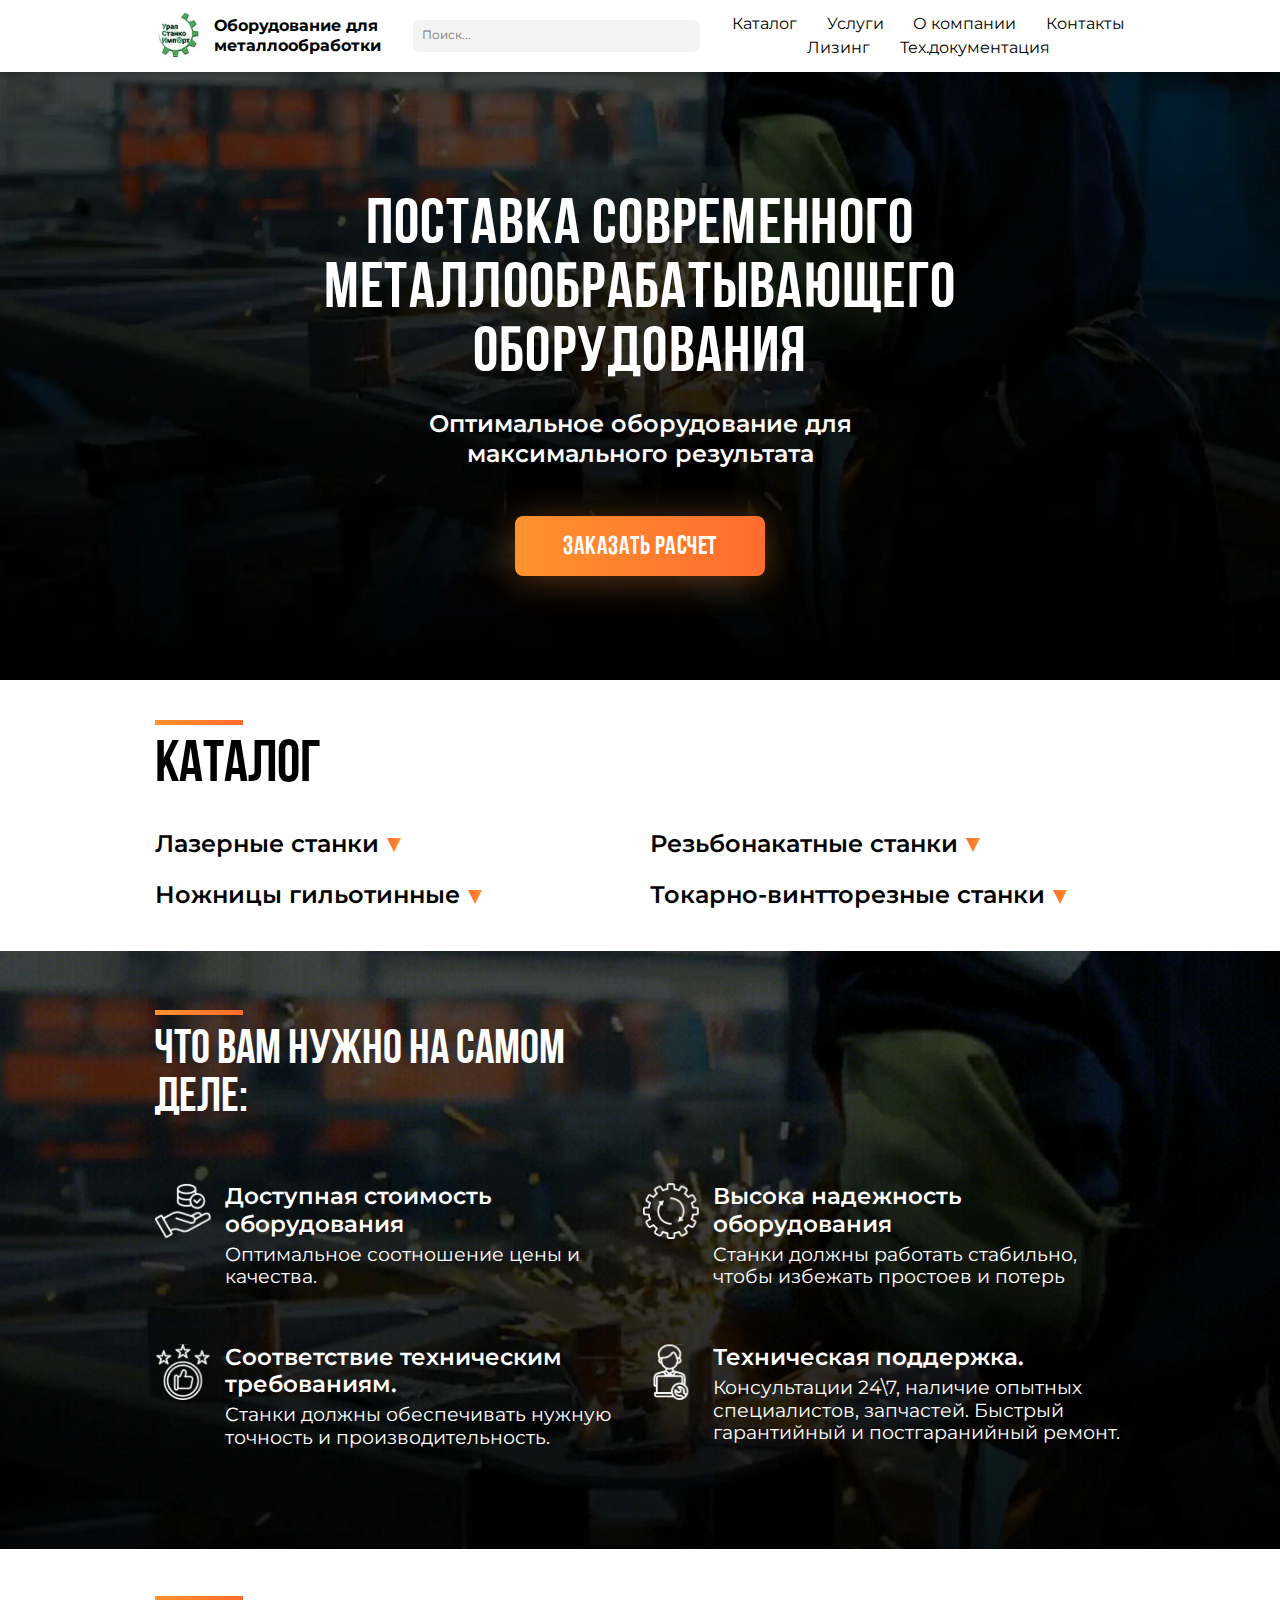
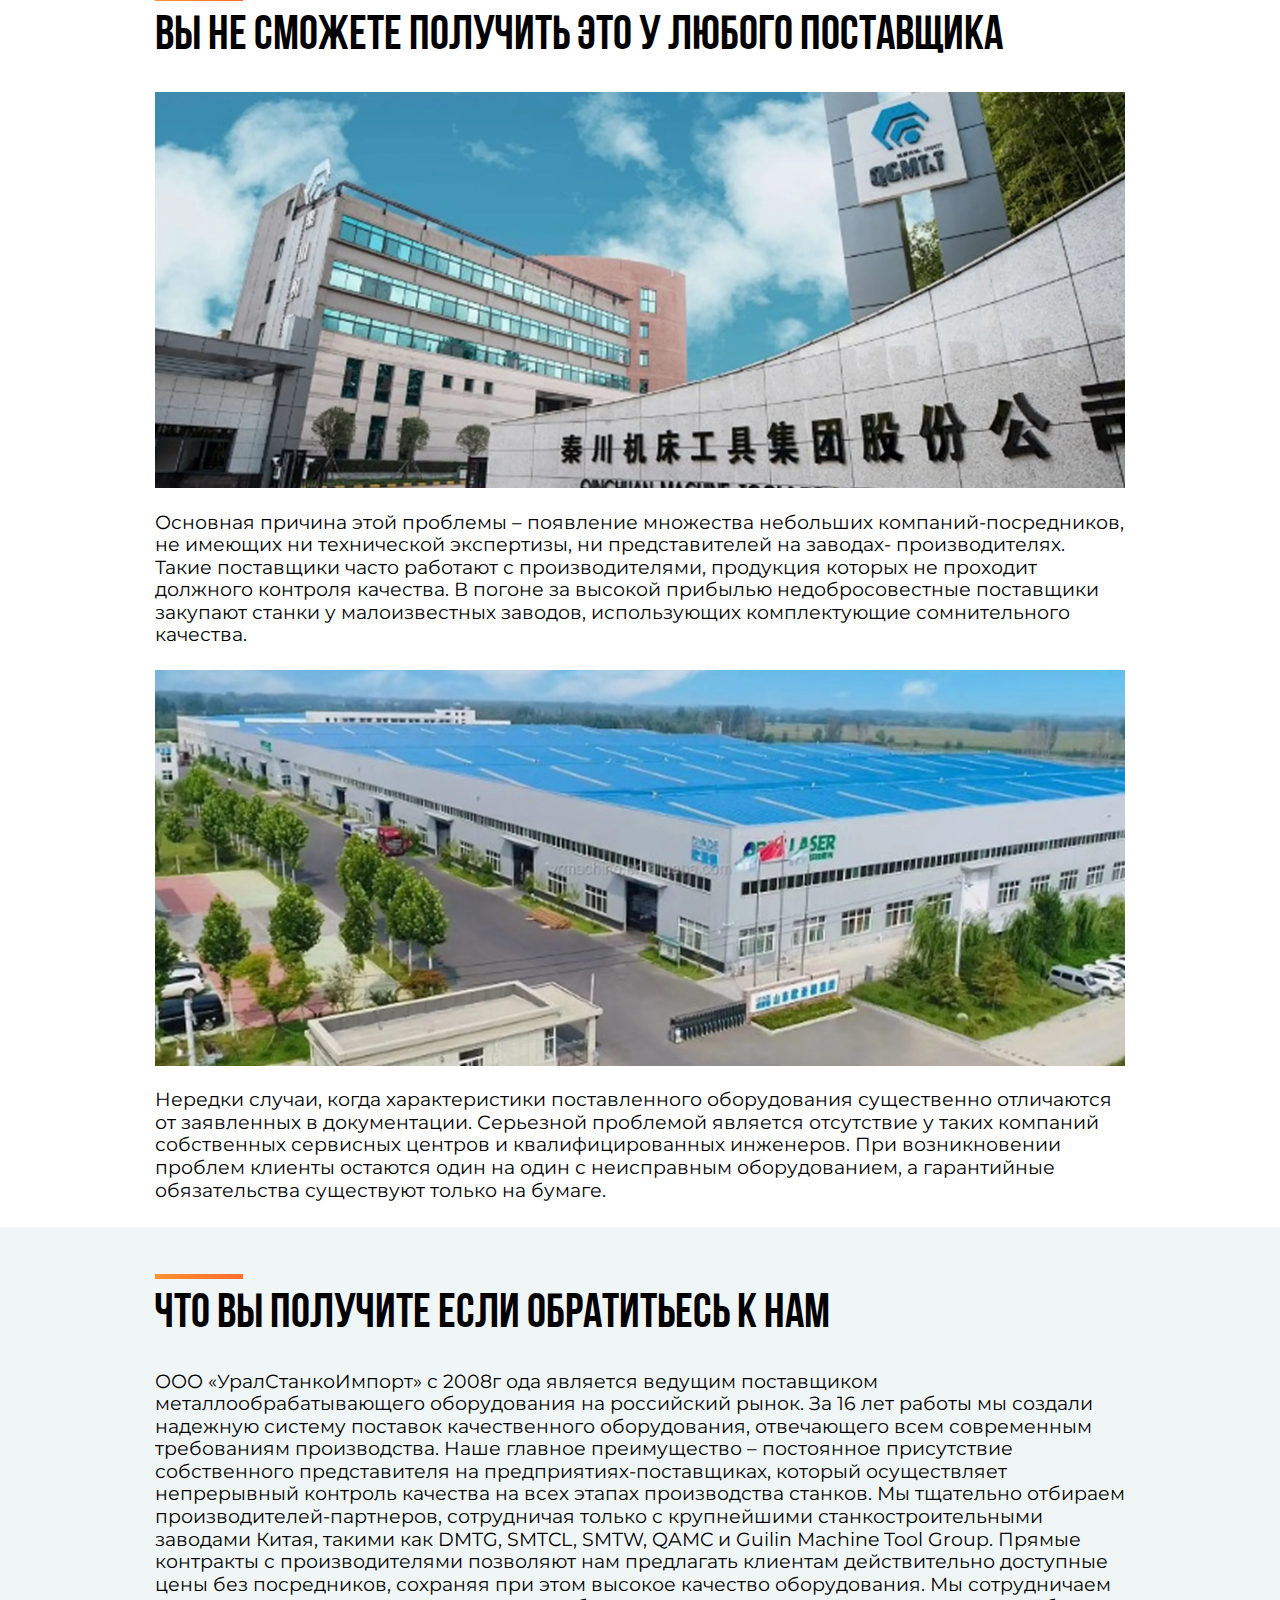
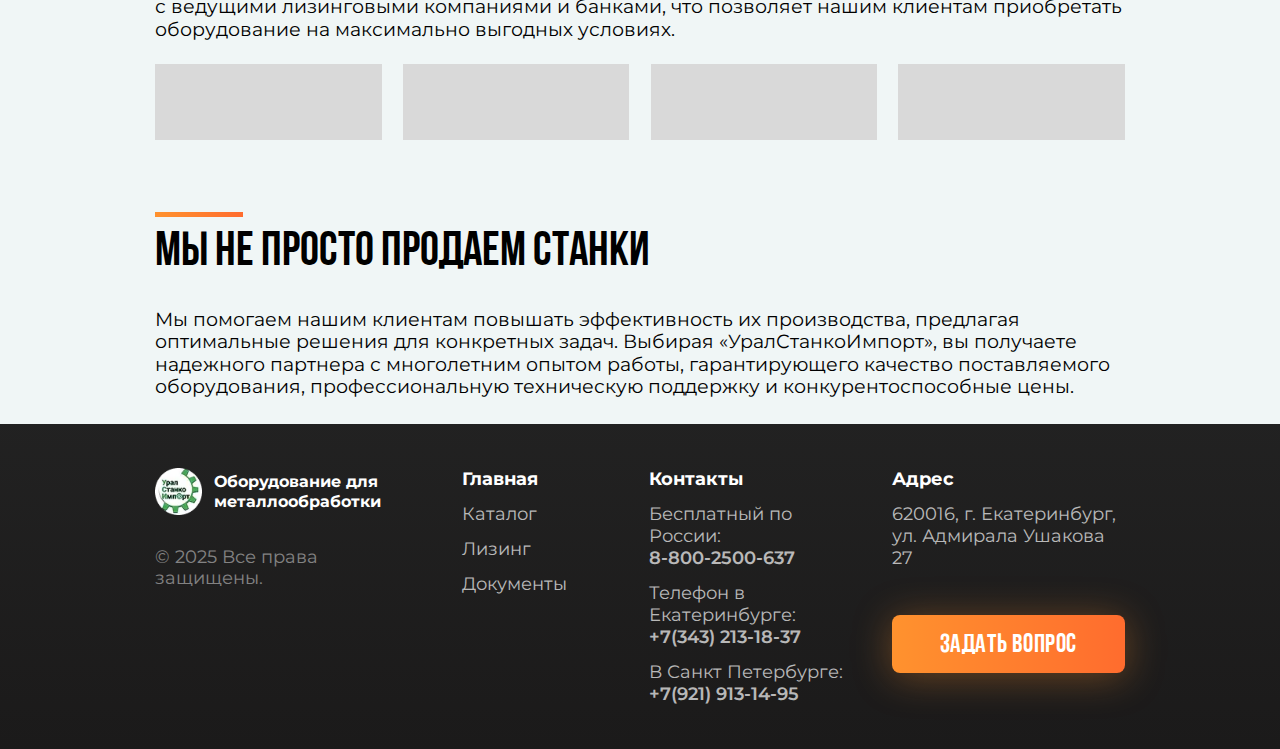
==== index.html @ 1c54c927 "Add files via upload" ====
<!DOCTYPE html>
<html lang="ru">

<head>
	<title>Главная</title>
	<meta charset="UTF-8" />
	<meta name="format-detection" content="telephone=no" />
	<link rel="stylesheet" href="css/style.css?_v=20250308043005" />
	<!-- <meta name="robots" content="noindex, nofollow"> -->
	<meta name="viewport" content="width=device-width, initial-scale=1.0" />
</head>


<body class="body">
	<div class="wrapper">
		<header class="header">
			<div class="header__container">
				<div class="header__left">
					<a href="index.html" class="header__logo logo">
						<picture><source srcset="img/logo.webp" type="image/webp"><img src="img/logo.png" alt="" /></picture>
						<span>Оборудование для<br />
							металлообработки</span>
					</a>
				</div>
				<div class="header__search search">
					<input type="search" id="search" placeholder="Поиск..." name="#" />
				</div>
				<div class="header__menu menu">
					<button type="button" class="menu__icon icon-menu"></button>
					<nav class="menu__body">
						<ul class="menu__list">
							<li class="menu__item">
								<a href="#" class="menu__link">Каталог</a>
							</li>
							<li class="menu__item">
								<a href="#" class="menu__link">Услуги</a>
							</li>
							<li class="menu__item">
								<a href="#" class="menu__link">О компании</a>
							</li>
							<li class="menu__item">
								<a href="#" class="menu__link">Контакты</a>
							</li>
							<li class="menu__item">
								<a href="#" class="menu__link">Лизинг</a>
							</li>
							<li class="menu__item">
								<a href="doc.html" class="menu__link">Тех.документация</a>
							</li>
						</ul>
					</nav>
				</div>
			</div>
		</header>

		<main class="main">
			<section class="section-main">
				<picture><source srcset="img/bg.webp" type="image/webp"><img class="section-main__bg" src="img/bg.jpg" alt="" /></picture>
				<div class="section-main__container">
					<div class="section-main__content">
						<h1 class="section-main__title">
							Поставка современного металлообрабатывающего оборудования
						</h1>
						<div class="section-main__subtitle">
							Оптимальное оборудование для максимального результата
						</div>
						<div class="section-main__button">
							<a href="#" data-popup="#popup-service" class="section-main__btn btn"> Заказать расчет </a>
						</div>
					</div>
				</div>
			</section>
			<section class="section-catalog">
				<div class="section-catalog__container">
					<h2 class="section-catalog__title title">Каталог</h2>
					<div class="section-catalog__lists">
						<div class="section-catalog__list list">
							<div data-spollers class="spollers">
								<details class="spollers__item">
									<summary class="spollers__title list__title">
										<span>Лазерные станки</span>
									</summary>
									<div class="spollers__body">
										<ul class="list__ul">
											<li>
												<a href="#"> ------- </a>
											</li>
											<li>
												<a href="#"> ------- </a>
											</li>
											<li>
												<a href="#"> ------- </a>
											</li>
										</ul>
									</div>
								</details>
							</div>
						</div>
						<div class="section-catalog__list list">
							<div data-spollers class="spollers">
								<details class="spollers__item">
									<summary class="spollers__title list__title">
										<span>Резьбонакатные станки</span>
									</summary>
									<div class="spollers__body">
										<ul class="list__ul">
											<li>
												<a href="#"> Информация </a>
											</li>
											<li>
												<a href="#"> Информация </a>
											</li>
											<li>
												<a href="#"> Информация </a>
											</li>
										</ul>
									</div>
								</details>
							</div>
						</div>
						<div class="section-catalog__list list">
							<div data-spollers class="spollers">
								<details class="spollers__item">
									<summary class="spollers__title list__title">
										<span>Ножницы гильотинные</span>
									</summary>
									<div class="spollers__body">
										<ul class="list__ul">
											<li>
												<a href="#"> Ножницы </a>
											</li>
											<li>
												<a href="#"> Ножницы </a>
											</li>
											<li>
												<a href="#"> ------- </a>
											</li>
										</ul>
									</div>
								</details>
							</div>
						</div>
						<div class="section-catalog__list list">
							<div data-spollers class="spollers">
								<details class="spollers__item">
									<summary class="spollers__title list__title">
										<span>Токарно-винтторезные станки</span>
									</summary>
									<div class="spollers__body">
										<ul class="list__ul">
											<li>
												<a href="#"> Ножницы </a>
											</li>
											<li>
												<a href="#"> Ножницы </a>
											</li>
											<li>
												<a href="#"> ------- </a>
											</li>
										</ul>
									</div>
								</details>
							</div>
						</div>
					</div>
				</div>
			</section>
			<section class="section-what">
				<picture><source srcset="img/bg2.webp" type="image/webp"><img src="img/bg2.jpg" alt="" class="section-what__bg" /></picture>
				<div class="section-what__container">
					<div class="section-what__content">
						<h2 class="section-what__title title title-white">
							Что вам нужно на самом деле:
						</h2>
						<ul class="section-what__ul list-white">
							<li>
								<svg width="76" height="76" viewBox="0 0 76 76" fill="none" xmlns="http://www.w3.org/2000/svg" xmlns:xlink="http://www.w3.org/1999/xlink">
									<rect width="75.4184" height="75.4184" fill="url(#pattern0_238_19)" />
									<defs>
										<pattern id="pattern0_238_19" patternContentUnits="objectBoundingBox" width="1" height="1">
											<use xlink:href="#image0_238_19" transform="scale(0.00390625)" />
										</pattern>
										<image id="image0_238_19" width="256" height="256" preserveAspectRatio="none" xlink:href="[data-uri]" />
									</defs>
								</svg>
								<div class="list-white__text">
									<div class="list-white__title">
										Доступная стоимость оборудования
									</div>
									<div class="list-white__subtitle">
										Оптимальное соотношение цены и качества.
									</div>
								</div>
							</li>
							<li>
								<svg width="76" height="76" viewBox="0 0 76 76" fill="none" xmlns="http://www.w3.org/2000/svg" xmlns:xlink="http://www.w3.org/1999/xlink">
									<rect y="0.290771" width="75.4184" height="75.4184" fill="url(#pattern0_238_35)" />
									<defs>
										<pattern id="pattern0_238_35" patternContentUnits="objectBoundingBox" width="1" height="1">
											<use xlink:href="#image0_238_35" transform="scale(0.00390625)" />
										</pattern>
										<image id="image0_238_35" width="256" height="256" preserveAspectRatio="none" xlink:href="[data-uri]" />
									</defs>
								</svg>

								<div class="list-white__text">
									<div class="list-white__title">
										Высока надежность оборудования
									</div>
									<div class="list-white__subtitle">
										Станки должны работать стабильно, чтобы избежать простоев
										и потерь
									</div>
								</div>
							</li>
							<li>
								<svg width="76" height="76" viewBox="0 0 76 76" fill="none" xmlns="http://www.w3.org/2000/svg" xmlns:xlink="http://www.w3.org/1999/xlink">
									<rect y="0.290771" width="75.4184" height="75.4184" fill="url(#pattern0_238_44)" />
									<defs>
										<pattern id="pattern0_238_44" patternContentUnits="objectBoundingBox" width="1" height="1">
											<use xlink:href="#image0_238_44" transform="scale(0.00390625)" />
										</pattern>
										<image id="image0_238_44" width="256" height="256" preserveAspectRatio="none" xlink:href="[data-uri]" />
									</defs>
								</svg>

								<div class="list-white__text">
									<div class="list-white__title">
										Соответствие техническим требованиям.
									</div>
									<div class="list-white__subtitle">
										Станки должны обеспечивать нужную точность и
										производительность.
									</div>
								</div>
							</li>
							<li>
								<svg width="76" height="76" viewBox="0 0 76 76" fill="none" xmlns="http://www.w3.org/2000/svg" xmlns:xlink="http://www.w3.org/1999/xlink">
									<rect y="0.290771" width="75.4184" height="75.4184" fill="url(#pattern0_238_47)" />
									<defs>
										<pattern id="pattern0_238_47" patternContentUnits="objectBoundingBox" width="1" height="1">
											<use xlink:href="#image0_238_47" transform="scale(0.00390625)" />
										</pattern>
										<image id="image0_238_47" width="256" height="256" preserveAspectRatio="none" xlink:href="[data-uri]" />
									</defs>
								</svg>

								<div class="list-white__text">
									<div class="list-white__title">Техническая поддержка.</div>
									<div class="list-white__subtitle">
										Консультации 24\7, наличие опытных специалистов,
										запчастей. Быстрый гарантийный и постгаранийный ремонт.
									</div>
								</div>
							</li>
						</ul>
					</div>
				</div>
			</section>
			<section class="section-text">
				<div class="section-text__container">
					<div class="section-text__content">
						<h2 class="section-text__title title">
							Вы не сможете получить это у любого поставщика
						</h2>
						<div class="section-text__text">
							<div class="section-text__img">
								<picture><source srcset="img/text1.webp" type="image/webp"><img src="img/text1.jpg" alt="" /></picture>
							</div>
							<p class="section-text__p">
								Основная причина этой проблемы – появление множества небольших
								компаний-посредников, не имеющих ни технической экспертизы, ни
								представителей на заводах- производителях. Такие поставщики
								часто работают с производителями, продукция которых не
								проходит должного контроля качества. В погоне за высокой
								прибылью недобросовестные поставщики закупают станки у
								малоизвестных заводов, использующих комплектующие
								сомнительного качества.
							</p>
							<div class="section-text__img">
								<picture><source srcset="img/text2.webp" type="image/webp"><img src="img/text2.jpg" alt="" /></picture>
							</div>
							<p class="section-text__p">
								Нередки случаи, когда характеристики поставленного
								оборудования существенно отличаются от заявленных в
								документации. Серьезной проблемой является отсутствие у таких
								компаний собственных сервисных центров и квалифицированных
								инженеров. При возникновении проблем клиенты остаются один на
								один с неисправным оборудованием, а гарантийные обязательства
								существуют только на бумаге.
							</p>
						</div>
					</div>
				</div>
			</section>
			<section class="section-text section-text-gray">
				<div class="section-text__container">
					<div class="section-text__content">
						<h2 class="section-text__title title">
							Что вы получите если обратитьесь к нам
						</h2>
						<div class="section-text__text">
							<p class="section-text__p">
								ООО «УралСтанкоИмпорт» с 2008г ода является ведущим
								поставщиком металлообрабатывающего оборудования на российский
								рынок. За 16 лет работы мы создали надежную систему поставок
								качественного оборудования, отвечающего всем современным
								требованиям производства. Наше главное преимущество –
								постоянное присутствие собственного представителя на
								предприятиях-поставщиках, который осуществляет непрерывный
								контроль качества на всех этапах производства станков. Мы
								тщательно отбираем производителей-партнеров, сотрудничая
								только с крупнейшими станкостроительными заводами Китая,
								такими как DMTG, SMTCL, SMTW, QAMC и Guilin Machine Tool
								Group. Прямые контракты с производителями позволяют нам
								предлагать клиентам действительно доступные цены без
								посредников, сохраняя при этом высокое качество оборудования.
								Мы сотрудничаем с ведущими лизинговыми компаниями и банками,
								что позволяет нашим клиентам приобретать оборудование на
								максимально выгодных условиях.
							</p>
							<div class="section-text__items">
								<div class="section-text__item">
									<picture><source srcset="img/ex.webp" type="image/webp"><img src="img/ex.png" alt="" /></picture>
								</div>
								<div class="section-text__item">
									<picture><source srcset="img/ex.webp" type="image/webp"><img src="img/ex.png" alt="" /></picture>
								</div>
								<div class="section-text__item">
									<picture><source srcset="img/ex.webp" type="image/webp"><img src="img/ex.png" alt="" /></picture>
								</div>
								<div class="section-text__item">
									<picture><source srcset="img/ex.webp" type="image/webp"><img src="img/ex.png" alt="" /></picture>
								</div>
							</div>
						</div>
					</div>
				</div>
			</section>
			<section class="section-text section-text-gray">
				<div class="section-text__container">
					<div class="section-text__content">
						<h2 class="section-text__title title">
							Мы не просто продаем станки
						</h2>
						<div class="section-text__text">
							<p class="section-text__p">
								Мы помогаем нашим клиентам повышать эффективность их производства, предлагая оптимальные решения для конкретных задач. Выбирая «УралСтанкоИмпорт», вы получаете надежного партнера с многолетним опытом работы, гарантирующего качество поставляемого оборудования, профессиональную техническую поддержку и конкурентоспособные цены.
							</p>
						</div>
					</div>
			</section>
		</main>
		<footer class="footer">
			<div class="footer__container">
				<div class="footer__content">
					<ul class="footer__list">
						<li>
							<a href="index.html" class="footer__logo logo">
								<picture><source srcset="img/logo.webp" type="image/webp"><img src="img/logo.png" alt="" /></picture>
								<span>Оборудование для<br />
									металлообработки</span>
							</a>
						</li>
						<li><span class="footer__copy">© 2025 Все права защищены.</span></li>
					</ul>

					<ul class="footer__list">
						<li>
							<a href="#">Главная</a>
						</li>
						<li>
							<a href="#">Каталог</a>
						</li>
						<li>
							<a href="#">Лизинг</a>
						</li>
						<li>
							<a href="#">Документы</a>
						</li>
					</ul>
					<ul class="footer__list">
						<li>Контакты</li>
						<li>
							<span>Бесплатный по России:</span>
							<a class="footer__number" href="tel:88002500637">8-800-2500-637</a>
						</li>
						<li>
							<span>Телефон в Екатеринбурге:</span>
							<a class="footer__number" href="tel:+73432131837">+7(343) 213-18-37</a>
						</li>
						<li>
							<span>В Санкт Петербурге:</span>
							<a class="footer__number" href="tel:+79219131495">+7(921) 913-14-95</a>
						</li>
					</ul>
					<ul class="footer__list">
						<li>Адрес</li>
						<li>620016, г. Екатеринбург, ул. Адмирала Ушакова 27</li>
						<li>
							<div class="footer__button">
								<a href="#" class="footer__btn btn" data-popup="#popup-question">
									Задать вопрос
								</a>
							</div>
						</li>
					</ul>
				</div>
			</div>
		</footer>

	</div>
	<div id="popup-question" aria-hidden="true" class="popup">
		<div class="popup__wrapper">
			<div class="popup__content">
				<button data-close type="button" class="popup__close">
					<svg>
						<use href="img/icons/icons.svg#close"></use>
					</svg>
				</button>
				<div class="popup__form">
					<h2 class="popup__title title">Задать вопрос</h2>
					<form action="#" method="post">
						<div class="popup__inputs">
							<div class="popup__input popup__input-required">
								<label for="name"><span>Ваше имя</span></label>
								<input type="text" id="name" />
							</div>
							<div class="popup__input popup__input-required">
								<label for="tel"><span>Телефон</span></label>
								<input type="text" id="tel" />
							</div>
							<div class="popup__input popup__input-required">
								<label for="service"><span>Интересующая услуга</span></label>
								<select name="service" id="service">
									<option value="" disabled hidden selected></option>
									<option value="1">1</option>
									<option value="2">2</option>
									<option value="3">3</option>
								</select>
							</div>
							<div class="popup__input">
								<label for="info"><span>Дополнительная информация</span></label>
								<textarea name="info" id="info"></textarea>
							</div>
						</div>
						<div class="popup__subtext">
							При отправке формы вы даете согласие на обработку
							<a href="#">персональных данных.</a>
						</div>
						<button class="popup__button btn btn-form">Отправить!</button>
					</form>
				</div>
			</div>
		</div>
	</div>

	<div id="popup-service" aria-hidden="true" class="popup">
		<div class="popup__wrapper">
			<div class="popup__content">
				<button data-close type="button" class="popup__close">
					<svg>
						<use href="img/icons/icons.svg#close"></use>
					</svg>
				</button>
				<div class="popup__form">
					<h2 class="popup__title title">Заказать РАСЧЕТ</h2>
					<form action="#" method="post">
						<div class="popup__inputs">
							<div class="popup__input popup__input-required">
								<label for="name"><span>Ваше имя</span></label>
								<input type="text" id="name" />
							</div>
							<div class="popup__input popup__input-required">
								<label for="tel"><span>Телефон</span></label>
								<input type="text" id="tel" />
							</div>
							<div class="popup__input popup__input-required">
								<label for="service"><span>Желаемая услуга</span></label>
								<select name="service" id="service">
									<option value="" disabled hidden selected></option>
									<option value="1">1</option>
									<option value="2">2</option>
									<option value="3">3</option>
								</select>
							</div>
							<div class="popup__input">
								<label for="info"><span>Дополнительная информация</span></label>
								<textarea name="info" id="info"></textarea>
							</div>
						</div>
						<div class="popup__subtext">
							При отправке формы вы даете согласие на обработку
							<a href="#">персональных данных.</a>
						</div>
						<button class="popup__button btn btn-form">Отправить!</button>
					</form>
				</div>
			</div>
		</div>
	</div>

	<div id="service" aria-hidden="true" class="popup">
		<div class="popup__wrapper">
			<div class="popup__content">
				<button data-close type="button" class="popup__close">
					<svg>
						<use href="img/icons/icons.svg#close"></use>
					</svg>
				</button>
				<div class="popup__form">
					<h2 class="popup__title title">Заказать РАСЧЕТ</h2>
					<form action="#" method="post">
						<div class="popup__inputs">
							<div class="popup__input popup__input-required">
								<label for="name"><span>Ваше имя</span></label>
								<input type="text" id="name" />
							</div>
							<div class="popup__input popup__input-required">
								<label for="tel"><span>Телефон</span></label>
								<input type="text" id="tel" />
							</div>
							<div class="popup__input popup__input-required">
								<label for="service"><span>Желаемая услуга</span></label>
								<select name="service" id="service">
									<option value="" disabled hidden selected></option>
									<option value="1">1</option>
									<option value="2">2</option>
									<option value="3">3</option>
								</select>
							</div>
							<div class="popup__input">
								<label for="info"><span>Дополнительная информация</span></label>
								<textarea name="info" id="info"></textarea>
							</div>
						</div>
						<div class="popup__subtext">
							При отправке формы вы даете согласие на обработку
							<a href="#">персональных данных.</a>
						</div>
						<button class="popup__button btn btn-form">Отправить!</button>
					</form>
				</div>
			</div>
		</div>
	</div>

	<script src="js/app.js?_v=20250308043005"></script>

</body>

</html>
---- css/style.css ----
@import url(https://fonts.googleapis.com/css?family=Montserrat:regular,800&display=swap);

@charset "UTF-8";

@font-face {
  font-family: "Bebas Neue Cyrillic";
  font-display: swap;
  src: url("../fonts/Bebas Neue Cyrillic.woff2") format("woff2"), url("../fonts/Bebas Neue Cyrillic.woff") format("woff");
  font-weight: 400;
  font-style: normal;
}

@font-face {
  font-family: "Bebas Neue";
  font-display: swap;
  src: url("../fonts/BebasNeue-Regular.woff2") format("woff2"), url("../fonts/BebasNeue-Regular.woff") format("woff");
  font-weight: 400;
  font-style: normal;
}

*:focus-visible {
  outline: 1px solid rgba(144, 238, 144, 0.6);
  /* светло-зелёный с прозрачностью */
}

* {
  padding: 0px;
  margin: 0px;
  border: 0px;
}

*,
*:before,
*:after {
  -webkit-box-sizing: border-box;
          box-sizing: border-box;
}

html,
body {
  height: 100%;
  min-width: 300px;
}

body {
  color: #767676;
  line-height: 1;
  font-family: "Montserrat";
  font-size: 1rem;
  -ms-text-size-adjust: 100%;
  -moz-text-size-adjust: 100%;
  -webkit-text-size-adjust: 100%;
  -webkit-font-smoothing: antialiased;
  -moz-osx-font-smoothing: grayscale;
}

input,
button,
textarea {
  font-family: "Montserrat";
  font-size: inherit;
}

button {
  cursor: pointer;
  color: inherit;
  background-color: inherit;
}

a {
  color: inherit;
}

a:link,
a:visited {
  text-decoration: none;
}

a:hover {
  text-decoration: none;
}

ul li {
  list-style: none;
}

img {
  vertical-align: top;
}

h1,
h2,
h3,
h4,
h5,
h6 {
  font-weight: inherit;
  font-size: inherit;
}

body {
  height: 100%;
}

.lock body {
  overflow: hidden;
  -ms-touch-action: none;
  touch-action: none;
}

.wrapper {
  position: relative;
  display: -webkit-box;
  display: -ms-flexbox;
  display: flex;
  -webkit-box-orient: vertical;
  -webkit-box-direction: normal;
      -ms-flex-direction: column;
          flex-direction: column;
  overflow: hidden;
  min-height: 100%;
}

.wrapper > main {
  -webkit-box-flex: 1;
      -ms-flex: 1 1 auto;
          flex: 1 1 auto;
}

.wrapper > * {
  min-width: 0;
}

/*
(i) Стили будут применяться ко 
всем классам содержащим *__container
Например header__container, main__container и т.д.
Снипет (HTML): cnt
*/

[class*=__container] {
  margin: 0 auto;
  max-width: 96.25rem;
  -webkit-box-sizing: content-box;
          box-sizing: content-box;
}

.btn {
  display: -webkit-inline-box;
  display: -ms-inline-flexbox;
  display: inline-flex;
  -webkit-box-pack: center;
      -ms-flex-pack: center;
          justify-content: center;
  -webkit-box-align: center;
      -ms-flex-align: center;
          align-items: center;
  background: -webkit-gradient(linear, left top, right top, from(#ff922e), to(#ff6c2e));
  background: -o-linear-gradient(left, #ff922e 0%, #ff6c2e 100%);
  background: linear-gradient(90deg, #ff922e 0%, #ff6c2e 100%);
  -webkit-box-shadow: 0px 4px 37.8px rgba(255, 146, 46, 0.35);
          box-shadow: 0px 4px 37.8px rgba(255, 146, 46, 0.35);
  letter-spacing: 0.02em;
  font-family: "Bebas Neue Cyrillic";
  line-height: 1;
  color: #ffffff;
  -webkit-transition: all 0.3s ease 0s;
  -o-transition: all 0.3s ease 0s;
  transition: all 0.3s ease 0s;
}

@supports (font-size: clamp( 1rem , 0.8rem  +  1vw , 2rem )) {
  .btn {
    font-size: clamp( 1rem , 0.8rem  +  1vw , 2rem );
  }
}

@supports not (font-size: clamp( 1rem , 0.8rem  +  1vw , 2rem )) {
  .btn {
    font-size: calc(
			1rem + 1 * (100vw - 20rem) / 100
		);
  }
}

@supports (padding-top: clamp( 0.5rem , 0.3125rem  +  0.9375vw , 1.4375rem )) {
  .btn {
    padding-top: clamp( 0.5rem , 0.3125rem  +  0.9375vw , 1.4375rem );
  }
}

@supports not (padding-top: clamp( 0.5rem , 0.3125rem  +  0.9375vw , 1.4375rem )) {
  .btn {
    padding-top: calc(
			0.5rem + 0.9375 * (100vw - 20rem) / 100
		);
  }
}

@supports (padding-bottom: clamp( 0.5rem , 0.3125rem  +  0.9375vw , 1.4375rem )) {
  .btn {
    padding-bottom: clamp( 0.5rem , 0.3125rem  +  0.9375vw , 1.4375rem );
  }
}

@supports not (padding-bottom: clamp( 0.5rem , 0.3125rem  +  0.9375vw , 1.4375rem )) {
  .btn {
    padding-bottom: calc(
			0.5rem + 0.9375 * (100vw - 20rem) / 100
		);
  }
}

@supports (padding-left: clamp( 1.1875rem , 0.575rem  +  3.0625vw , 4.25rem )) {
  .btn {
    padding-left: clamp( 1.1875rem , 0.575rem  +  3.0625vw , 4.25rem );
  }
}

@supports not (padding-left: clamp( 1.1875rem , 0.575rem  +  3.0625vw , 4.25rem )) {
  .btn {
    padding-left: calc(
			1.1875rem + 3.0625 * (100vw - 20rem) / 100
		);
  }
}

@supports (padding-right: clamp( 1.1875rem , 0.575rem  +  3.0625vw , 4.25rem )) {
  .btn {
    padding-right: clamp( 1.1875rem , 0.575rem  +  3.0625vw , 4.25rem );
  }
}

@supports not (padding-right: clamp( 1.1875rem , 0.575rem  +  3.0625vw , 4.25rem )) {
  .btn {
    padding-right: calc(
			1.1875rem + 3.0625 * (100vw - 20rem) / 100
		);
  }
}

@supports (border-radius: clamp( 0.3125rem , 0.25rem  +  0.3125vw , 0.625rem )) {
  .btn {
    border-radius: clamp( 0.3125rem , 0.25rem  +  0.3125vw , 0.625rem );
  }
}

@supports not (border-radius: clamp( 0.3125rem , 0.25rem  +  0.3125vw , 0.625rem )) {
  .btn {
    border-radius: calc(
			0.3125rem + 0.3125 * (100vw - 20rem) / 100
		);
  }
}

.btn:hover {
  background: -webkit-gradient(linear, left top, left bottom, from(#ff922e), to(#ff6c2e));
  background: -o-linear-gradient(top, #ff922e 0%, #ff6c2e 100%);
  background: linear-gradient(180deg, #ff922e 0%, #ff6c2e 100%);
  -webkit-box-shadow: 0px 0px 15px rgba(255, 146, 46, 0.8);
          box-shadow: 0px 0px 15px rgba(255, 146, 46, 0.8);
  -webkit-transform: scale(1.05);
      -ms-transform: scale(1.05);
          transform: scale(1.05);
}

.title {
  font-family: "Bebas Neue Cyrillic";
  line-height: 1;
  color: #000000;
}

@supports (font-size: clamp( 1.5rem , 1rem  +  2.5vw , 4rem )) {
  .title {
    font-size: clamp( 1.5rem , 1rem  +  2.5vw , 4rem );
  }
}

@supports not (font-size: clamp( 1.5rem , 1rem  +  2.5vw , 4rem )) {
  .title {
    font-size: calc(
			1.5rem + 2.5 * (100vw - 20rem) / 100
		);
  }
}

.title::before {
  content: "";
  display: block;
  background: -webkit-gradient(linear, left top, right top, from(#ff922e), to(#ff6c2e));
  background: -o-linear-gradient(left, #ff922e 0%, #ff6c2e 100%);
  background: linear-gradient(90deg, #ff922e 0%, #ff6c2e 100%);
}

@supports (width: clamp( 1.6875rem , 0.425rem  +  6.3125vw , 8rem )) {
  .title::before {
    width: clamp( 1.6875rem , 0.425rem  +  6.3125vw , 8rem );
  }
}

@supports not (width: clamp( 1.6875rem , 0.425rem  +  6.3125vw , 8rem )) {
  .title::before {
    width: calc(
			1.6875rem + 6.3125 * (100vw - 20rem) / 100
		);
  }
}

@supports (height: clamp( 0.075rem , 0.0025rem  +  0.3625vw , 0.4375rem )) {
  .title::before {
    height: clamp( 0.075rem , 0.0025rem  +  0.3625vw , 0.4375rem );
  }
}

@supports not (height: clamp( 0.075rem , 0.0025rem  +  0.3625vw , 0.4375rem )) {
  .title::before {
    height: calc(
			0.075rem + 0.3625 * (100vw - 20rem) / 100
		);
  }
}

@supports (margin-bottom: clamp( 0.25rem , 0.175rem  +  0.375vw , 0.625rem )) {
  .title::before {
    margin-bottom: clamp( 0.25rem , 0.175rem  +  0.375vw , 0.625rem );
  }
}

@supports not (margin-bottom: clamp( 0.25rem , 0.175rem  +  0.375vw , 0.625rem )) {
  .title::before {
    margin-bottom: calc(
			0.25rem + 0.375 * (100vw - 20rem) / 100
		);
  }
}

.list {
  font-family: "Montserrat";
  font-weight: 600;
  line-height: 1.3;
  color: #000000;
}

@supports (font-size: clamp( 0.8125rem , 0.575rem  +  1.1875vw , 2rem )) {
  .list {
    font-size: clamp( 0.8125rem , 0.575rem  +  1.1875vw , 2rem );
  }
}

@supports not (font-size: clamp( 0.8125rem , 0.575rem  +  1.1875vw , 2rem )) {
  .list {
    font-size: calc(
			0.8125rem + 1.1875 * (100vw - 20rem) / 100
		);
  }
}

.list__title {
  display: -webkit-inline-box;
  display: -ms-inline-flexbox;
  display: inline-flex;
  cursor: pointer;
  min-width: 0;
  list-style: none;
}

@supports (gap: clamp( 0.25rem , 0.175rem  +  0.375vw , 0.625rem )) {
  .list__title {
    gap: clamp( 0.25rem , 0.175rem  +  0.375vw , 0.625rem );
  }
}

@supports not (gap: clamp( 0.25rem , 0.175rem  +  0.375vw , 0.625rem )) {
  .list__title {
    gap: calc(
			0.25rem + 0.375 * (100vw - 20rem) / 100
		);
  }
}

.list__title::marker {
  content: "";
}

.list__title::after {
  content: "";
  display: inline-block;
  background: -webkit-gradient(linear, left top, right top, from(#ff922e), to(#ff6c2e));
  background: -o-linear-gradient(left, #ff922e 0%, #ff6c2e 100%);
  background: linear-gradient(90deg, #ff922e 0%, #ff6c2e 100%);
  -webkit-clip-path: polygon(50% 0%, 100% 100%, 0% 100%);
          clip-path: polygon(50% 0%, 100% 100%, 0% 100%);
  -webkit-transition: -webkit-transform 0.2s ease;
  transition: -webkit-transform 0.2s ease;
  -o-transition: transform 0.2s ease;
  transition: transform 0.2s ease;
  transition: transform 0.2s ease, -webkit-transform 0.2s ease;
  -ms-flex-negative: 0;
      flex-shrink: 0;
  -webkit-transform: rotate(180deg);
      -ms-transform: rotate(180deg);
          transform: rotate(180deg);
}

@supports (width: clamp( 0.5rem , 0.375rem  +  0.625vw , 1.125rem )) {
  .list__title::after {
    width: clamp( 0.5rem , 0.375rem  +  0.625vw , 1.125rem );
  }
}

@supports not (width: clamp( 0.5rem , 0.375rem  +  0.625vw , 1.125rem )) {
  .list__title::after {
    width: calc(
			0.5rem + 0.625 * (100vw - 20rem) / 100
		);
  }
}

@supports (height: clamp( 0.5rem , 0.375rem  +  0.625vw , 1.125rem )) {
  .list__title::after {
    height: clamp( 0.5rem , 0.375rem  +  0.625vw , 1.125rem );
  }
}

@supports not (height: clamp( 0.5rem , 0.375rem  +  0.625vw , 1.125rem )) {
  .list__title::after {
    height: calc(
			0.5rem + 0.625 * (100vw - 20rem) / 100
		);
  }
}

@supports (margin-top: clamp( 0.3125rem , 0.2rem  +  0.5625vw , 0.875rem )) {
  .list__title::after {
    margin-top: clamp( 0.3125rem , 0.2rem  +  0.5625vw , 0.875rem );
  }
}

@supports not (margin-top: clamp( 0.3125rem , 0.2rem  +  0.5625vw , 0.875rem )) {
  .list__title::after {
    margin-top: calc(
			0.3125rem + 0.5625 * (100vw - 20rem) / 100
		);
  }
}

@supports (padding-top: clamp( 0.375rem , 0.275rem  +  0.5vw , 0.875rem )) {
  .list__ul {
    padding-top: clamp( 0.375rem , 0.275rem  +  0.5vw , 0.875rem );
  }
}

@supports not (padding-top: clamp( 0.375rem , 0.275rem  +  0.5vw , 0.875rem )) {
  .list__ul {
    padding-top: calc(
			0.375rem + 0.5 * (100vw - 20rem) / 100
		);
  }
}

.list__ul li {
  margin-bottom: 8px;
  color: #293133;
}

@supports (font-size: clamp( 0.6875rem , 0.475rem  +  1.0625vw , 1.75rem )) {
  .list__ul li {
    font-size: clamp( 0.6875rem , 0.475rem  +  1.0625vw , 1.75rem );
  }
}

@supports not (font-size: clamp( 0.6875rem , 0.475rem  +  1.0625vw , 1.75rem )) {
  .list__ul li {
    font-size: calc(
			0.6875rem + 1.0625 * (100vw - 20rem) / 100
		);
  }
}

.list__ul li:last-child {
  margin-bottom: 0;
}

.list__ul li a {
  text-decoration: underline;
  -webkit-text-decoration-color: transparent;
          text-decoration-color: transparent;
  -webkit-transition: all 0.3s ease 0s;
  -o-transition: all 0.3s ease 0s;
  transition: all 0.3s ease 0s;
}

.list__ul li a:hover {
  -webkit-text-decoration-color: #ff922e;
          text-decoration-color: #ff922e;
}

.spollers__item[open] .list__title::after {
  -webkit-transform: rotate(0deg);
      -ms-transform: rotate(0deg);
          transform: rotate(0deg);
}

.header {
  position: relative;
  width: 100%;
  top: 0;
  z-index: 50;
  -webkit-box-shadow: 0px 3px 3px 0px rgba(0, 0, 0, 0.1019607843);
          box-shadow: 0px 3px 3px 0px rgba(0, 0, 0, 0.1019607843);
}

@supports (padding-top: clamp( 0.5rem , 0.4125rem  +  0.4375vw , 0.9375rem )) {
  .header {
    padding-top: clamp( 0.5rem , 0.4125rem  +  0.4375vw , 0.9375rem );
  }
}

@supports not (padding-top: clamp( 0.5rem , 0.4125rem  +  0.4375vw , 0.9375rem )) {
  .header {
    padding-top: calc(
			0.5rem + 0.4375 * (100vw - 20rem) / 100
		);
  }
}

@supports (padding-bottom: clamp( 0.5rem , 0.4125rem  +  0.4375vw , 0.9375rem )) {
  .header {
    padding-bottom: clamp( 0.5rem , 0.4125rem  +  0.4375vw , 0.9375rem );
  }
}

@supports not (padding-bottom: clamp( 0.5rem , 0.4125rem  +  0.4375vw , 0.9375rem )) {
  .header {
    padding-bottom: calc(
			0.5rem + 0.4375 * (100vw - 20rem) / 100
		);
  }
}

.header__container {
  display: -webkit-box;
  display: -ms-flexbox;
  display: flex;
  -webkit-box-pack: justify;
      -ms-flex-pack: justify;
          justify-content: space-between;
  -webkit-box-align: center;
      -ms-flex-align: center;
          align-items: center;
  height: 100%;
  gap: 20px;
  position: relative;
  top: 0;
  left: 0;
}

@supports (gap: clamp( 1.25rem , 1rem  +  1.25vw , 2.5rem )) {
  .header__container {
    gap: clamp( 1.25rem , 1rem  +  1.25vw , 2.5rem );
  }
}

@supports not (gap: clamp( 1.25rem , 1rem  +  1.25vw , 2.5rem )) {
  .header__container {
    gap: calc(
			1.25rem + 1.25 * (100vw - 20rem) / 100
		);
  }
}

.header__left {
  z-index: 10;
}

.header__search {
  -webkit-box-flex: 1;
      -ms-flex: 1 1 auto;
          flex: 1 1 auto;
  z-index: 10;
}

.logo {
  position: relative;
  top: 0;
  left: 0;
  display: -webkit-box;
  display: -ms-flexbox;
  display: flex;
  -webkit-box-align: center;
      -ms-flex-align: center;
          align-items: center;
}

@supports (gap: clamp( 0.1875rem , 0.0125rem  +  0.875vw , 1.0625rem )) {
  .logo {
    gap: clamp( 0.1875rem , 0.0125rem  +  0.875vw , 1.0625rem );
  }
}

@supports not (gap: clamp( 0.1875rem , 0.0125rem  +  0.875vw , 1.0625rem )) {
  .logo {
    gap: calc(
			0.1875rem + 0.875 * (100vw - 20rem) / 100
		);
  }
}

@supports (width: clamp( 1.75rem , 1.35rem  +  2vw , 3.75rem )) {
  .logo img {
    width: clamp( 1.75rem , 1.35rem  +  2vw , 3.75rem );
  }
}

@supports not (width: clamp( 1.75rem , 1.35rem  +  2vw , 3.75rem )) {
  .logo img {
    width: calc(
			1.75rem + 2 * (100vw - 20rem) / 100
		);
  }
}

@supports (height: clamp( 1.75rem , 1.35rem  +  2vw , 3.75rem )) {
  .logo img {
    height: clamp( 1.75rem , 1.35rem  +  2vw , 3.75rem );
  }
}

@supports not (height: clamp( 1.75rem , 1.35rem  +  2vw , 3.75rem )) {
  .logo img {
    height: calc(
			1.75rem + 2 * (100vw - 20rem) / 100
		);
  }
}

.logo span {
  font-family: "Montserrat";
  font-weight: 700;
  line-height: 1.2;
  color: #000000;
}

@supports (font-size: clamp( 0.6875rem , 0.575rem  +  0.5625vw , 1.25rem )) {
  .logo span {
    font-size: clamp( 0.6875rem , 0.575rem  +  0.5625vw , 1.25rem );
  }
}

@supports not (font-size: clamp( 0.6875rem , 0.575rem  +  0.5625vw , 1.25rem )) {
  .logo span {
    font-size: calc(
			0.6875rem + 0.5625 * (100vw - 20rem) / 100
		);
  }
}

.header__links {
  margin-top: 6px;
}

.header__links li {
  display: -webkit-inline-box;
  display: -ms-inline-flexbox;
  display: inline-flex;
  gap: 10px;
}

.header__links-menu {
  display: none !important;
}

.menu__list {
  display: -webkit-box;
  display: -ms-flexbox;
  display: flex;
}

@supports ((-moz-column-gap: clamp( 0.875rem , 0.55rem  +  1.625vw , 2.5rem )) or (column-gap: clamp( 0.875rem , 0.55rem  +  1.625vw , 2.5rem ))) {
  .menu__list {
    -webkit-column-gap: clamp( 0.875rem , 0.55rem  +  1.625vw , 2.5rem );
       -moz-column-gap: clamp( 0.875rem , 0.55rem  +  1.625vw , 2.5rem );
            column-gap: clamp( 0.875rem , 0.55rem  +  1.625vw , 2.5rem );
  }
}

@supports not ((-moz-column-gap: clamp( 0.875rem , 0.55rem  +  1.625vw , 2.5rem )) or (column-gap: clamp( 0.875rem , 0.55rem  +  1.625vw , 2.5rem ))) {
  .menu__list {
    -webkit-column-gap: calc(
			0.875rem + 1.625 * (100vw - 20rem) / 100
		);
       -moz-column-gap: calc(
			0.875rem + 1.625 * (100vw - 20rem) / 100
		);
            column-gap: calc(
			0.875rem + 1.625 * (100vw - 20rem) / 100
		);
  }
}

.menu__link {
  font-family: "Montserrat";
  font-weight: 400;
  font-size: 16px;
  line-height: 20px;
  color: #000000;
  border-bottom: 1px solid transparent;
  -webkit-transition: all 0.3s ease 0s;
  -o-transition: all 0.3s ease 0s;
  transition: all 0.3s ease 0s;
  font-size: 1rem;
  text-wrap: nowrap;
}

.menu__link:hover {
  border-bottom: 1px solid #000000;
}

.links {
  display: -webkit-box;
  display: -ms-flexbox;
  display: flex;
  -webkit-box-orient: vertical;
  -webkit-box-direction: normal;
      -ms-flex-direction: column;
          flex-direction: column;
  gap: 10px;
}

.links__link {
  display: -webkit-box;
  display: -ms-flexbox;
  display: flex;
  -webkit-box-align: center;
      -ms-flex-align: center;
          align-items: center;
  gap: 8px;
  color: #000;
  font-size: 18px;
  padding-bottom: 6px;
  border-bottom: 1px solid transparent;
  -webkit-transition: all 0.3s ease 0s;
  -o-transition: all 0.3s ease 0s;
  transition: all 0.3s ease 0s;
}

.links__link:hover {
  border-bottom: 1px solid #20ae3e;
}

.links__link svg {
  width: 18px;
  height: 18px;
}

.links__link-email {
  color: #808080;
}

.links__link-email svg {
  fill: #20ae3e;
}

.links__link-tg svg {
  width: 20px;
  height: 20px;
}

.icon-menu {
  display: none;
}

.menu-open .menu__body {
  right: 0;
}

.search input {
  width: 100%;
  padding: 12px 10px;
  background: #f3f3f3;
  border-radius: 7px;
  font-family: "Montserrat";
  font-weight: 400;
  line-height: 1.2;
  color: #393939;
}

@supports (padding-top: clamp( 0.25rem , 0.15rem  +  0.5vw , 0.75rem )) {
  .search input {
    padding-top: clamp( 0.25rem , 0.15rem  +  0.5vw , 0.75rem );
  }
}

@supports not (padding-top: clamp( 0.25rem , 0.15rem  +  0.5vw , 0.75rem )) {
  .search input {
    padding-top: calc(
			0.25rem + 0.5 * (100vw - 20rem) / 100
		);
  }
}

@supports (padding-bottom: clamp( 0.25rem , 0.15rem  +  0.5vw , 0.75rem )) {
  .search input {
    padding-bottom: clamp( 0.25rem , 0.15rem  +  0.5vw , 0.75rem );
  }
}

@supports not (padding-bottom: clamp( 0.25rem , 0.15rem  +  0.5vw , 0.75rem )) {
  .search input {
    padding-bottom: calc(
			0.25rem + 0.5 * (100vw - 20rem) / 100
		);
  }
}

@supports (padding-left: clamp( 0.5rem , 0.475rem  +  0.125vw , 0.625rem )) {
  .search input {
    padding-left: clamp( 0.5rem , 0.475rem  +  0.125vw , 0.625rem );
  }
}

@supports not (padding-left: clamp( 0.5rem , 0.475rem  +  0.125vw , 0.625rem )) {
  .search input {
    padding-left: calc(
			0.5rem + 0.125 * (100vw - 20rem) / 100
		);
  }
}

@supports (padding-right: clamp( 0.5rem , 0.475rem  +  0.125vw , 0.625rem )) {
  .search input {
    padding-right: clamp( 0.5rem , 0.475rem  +  0.125vw , 0.625rem );
  }
}

@supports not (padding-right: clamp( 0.5rem , 0.475rem  +  0.125vw , 0.625rem )) {
  .search input {
    padding-right: calc(
			0.5rem + 0.125 * (100vw - 20rem) / 100
		);
  }
}

@supports (font-size: clamp( 0.4375rem , 0.325rem  +  0.5625vw , 1rem )) {
  .search input {
    font-size: clamp( 0.4375rem , 0.325rem  +  0.5625vw , 1rem );
  }
}

@supports not (font-size: clamp( 0.4375rem , 0.325rem  +  0.5625vw , 1rem )) {
  .search input {
    font-size: calc(
			0.4375rem + 0.5625 * (100vw - 20rem) / 100
		);
  }
}

.section-main {
  position: relative;
}

.section-main__bg {
  z-index: -1;
  position: absolute;
  top: 0;
  left: 0;
  width: 100%;
  height: 100%;
  -o-object-fit: cover;
     object-fit: cover;
}

@supports (padding-top: clamp( 1.875rem , 0.05rem  +  9.125vw , 11rem )) {
  .section-main__container {
    padding-top: clamp( 1.875rem , 0.05rem  +  9.125vw , 11rem );
  }
}

@supports not (padding-top: clamp( 1.875rem , 0.05rem  +  9.125vw , 11rem )) {
  .section-main__container {
    padding-top: calc(
			1.875rem + 9.125 * (100vw - 20rem) / 100
		);
  }
}

@supports (padding-bottom: clamp( 1.375rem , -0.35rem  +  8.625vw , 10rem )) {
  .section-main__container {
    padding-bottom: clamp( 1.375rem , -0.35rem  +  8.625vw , 10rem );
  }
}

@supports not (padding-bottom: clamp( 1.375rem , -0.35rem  +  8.625vw , 10rem )) {
  .section-main__container {
    padding-bottom: calc(
			1.375rem + 8.625 * (100vw - 20rem) / 100
		);
  }
}

.section-main__content {
  text-align: center;
  display: -webkit-box;
  display: -ms-flexbox;
  display: flex;
  -webkit-box-orient: vertical;
  -webkit-box-direction: normal;
      -ms-flex-direction: column;
          flex-direction: column;
  -webkit-box-align: center;
      -ms-flex-align: center;
          align-items: center;
}

.section-main__title {
  font-family: "Bebas Neue Cyrillic";
  font-weight: 400;
  font-size: 96px;
  line-height: 1;
  letter-spacing: 0.02em;
  color: #FFFFFF;
}

@supports (font-size: clamp( 1rem , 0.0000000625rem  +  5vw , 6rem )) {
  .section-main__title {
    font-size: clamp( 1rem , 0.0000000625rem  +  5vw , 6rem );
  }
}

@supports not (font-size: clamp( 1rem , 0.0000000625rem  +  5vw , 6rem )) {
  .section-main__title {
    font-size: calc(
			1rem + 5 * (100vw - 20rem) / 100
		);
  }
}

@supports (max-width: clamp( 17.5rem , 8.6rem  +  44.5vw , 62rem )) {
  .section-main__title {
    max-width: clamp( 17.5rem , 8.6rem  +  44.5vw , 62rem );
  }
}

@supports not (max-width: clamp( 17.5rem , 8.6rem  +  44.5vw , 62rem )) {
  .section-main__title {
    max-width: calc(
			17.5rem + 44.5 * (100vw - 20rem) / 100
		);
  }
}

.section-main__subtitle {
  font-family: "Montserrat";
  font-weight: 600;
  line-height: 1.2;
  color: #FFFFFF;
}

@supports (font-size: clamp( 0.8125rem , 0.575rem  +  1.1875vw , 2rem )) {
  .section-main__subtitle {
    font-size: clamp( 0.8125rem , 0.575rem  +  1.1875vw , 2rem );
  }
}

@supports not (font-size: clamp( 0.8125rem , 0.575rem  +  1.1875vw , 2rem )) {
  .section-main__subtitle {
    font-size: calc(
			0.8125rem + 1.1875 * (100vw - 20rem) / 100
		);
  }
}

@supports (margin-top: clamp( 0.9375rem , 0.6625rem  +  1.375vw , 2.3125rem )) {
  .section-main__subtitle {
    margin-top: clamp( 0.9375rem , 0.6625rem  +  1.375vw , 2.3125rem );
  }
}

@supports not (margin-top: clamp( 0.9375rem , 0.6625rem  +  1.375vw , 2.3125rem )) {
  .section-main__subtitle {
    margin-top: calc(
			0.9375rem + 1.375 * (100vw - 20rem) / 100
		);
  }
}

@supports (margin-bottom: clamp( 0.9375rem , 0.25rem  +  3.4375vw , 4.375rem )) {
  .section-main__subtitle {
    margin-bottom: clamp( 0.9375rem , 0.25rem  +  3.4375vw , 4.375rem );
  }
}

@supports not (margin-bottom: clamp( 0.9375rem , 0.25rem  +  3.4375vw , 4.375rem )) {
  .section-main__subtitle {
    margin-bottom: calc(
			0.9375rem + 3.4375 * (100vw - 20rem) / 100
		);
  }
}

@supports (max-width: clamp( 15.625rem , 10.5rem  +  25.625vw , 41.25rem )) {
  .section-main__subtitle {
    max-width: clamp( 15.625rem , 10.5rem  +  25.625vw , 41.25rem );
  }
}

@supports not (max-width: clamp( 15.625rem , 10.5rem  +  25.625vw , 41.25rem )) {
  .section-main__subtitle {
    max-width: calc(
			15.625rem + 25.625 * (100vw - 20rem) / 100
		);
  }
}

@supports (padding-top: clamp( 1.125rem , 0.675rem  +  2.25vw , 3.375rem )) {
  .section-catalog__container {
    padding-top: clamp( 1.125rem , 0.675rem  +  2.25vw , 3.375rem );
  }
}

@supports not (padding-top: clamp( 1.125rem , 0.675rem  +  2.25vw , 3.375rem )) {
  .section-catalog__container {
    padding-top: calc(
			1.125rem + 2.25 * (100vw - 20rem) / 100
		);
  }
}

@supports (padding-bottom: clamp( 1.125rem , 0.675rem  +  2.25vw , 3.375rem )) {
  .section-catalog__container {
    padding-bottom: clamp( 1.125rem , 0.675rem  +  2.25vw , 3.375rem );
  }
}

@supports not (padding-bottom: clamp( 1.125rem , 0.675rem  +  2.25vw , 3.375rem )) {
  .section-catalog__container {
    padding-bottom: calc(
			1.125rem + 2.25 * (100vw - 20rem) / 100
		);
  }
}

@supports (font-size: clamp( 1.5rem , 0.775rem  +  3.625vw , 5.125rem )) {
  .section-catalog__title {
    font-size: clamp( 1.5rem , 0.775rem  +  3.625vw , 5.125rem );
  }
}

@supports not (font-size: clamp( 1.5rem , 0.775rem  +  3.625vw , 5.125rem )) {
  .section-catalog__title {
    font-size: calc(
			1.5rem + 3.625 * (100vw - 20rem) / 100
		);
  }
}

.section-catalog__lists {
  display: -ms-grid;
  display: grid;
  -ms-grid-columns: (1fr)[2];
  grid-template-columns: repeat(2, 1fr);
  gap: 20px;
}

@supports (margin-top: clamp( 0.75rem , 0.2375rem  +  2.5625vw , 3.3125rem )) {
  .section-catalog__lists {
    margin-top: clamp( 0.75rem , 0.2375rem  +  2.5625vw , 3.3125rem );
  }
}

@supports not (margin-top: clamp( 0.75rem , 0.2375rem  +  2.5625vw , 3.3125rem )) {
  .section-catalog__lists {
    margin-top: calc(
			0.75rem + 2.5625 * (100vw - 20rem) / 100
		);
  }
}

.section-what {
  position: relative;
}

.section-what__bg {
  z-index: -1;
  position: absolute;
  top: 0;
  left: 0;
  width: 100%;
  height: 100%;
  -o-object-fit: cover;
     object-fit: cover;
}

@supports (padding-top: clamp( 0.75rem , -0.2375rem  +  4.9375vw , 5.6875rem )) {
  .section-what__container {
    padding-top: clamp( 0.75rem , -0.2375rem  +  4.9375vw , 5.6875rem );
  }
}

@supports not (padding-top: clamp( 0.75rem , -0.2375rem  +  4.9375vw , 5.6875rem )) {
  .section-what__container {
    padding-top: calc(
			0.75rem + 4.9375 * (100vw - 20rem) / 100
		);
  }
}

@supports (padding-bottom: clamp( 1.875rem , 0.425rem  +  7.25vw , 9.125rem )) {
  .section-what__container {
    padding-bottom: clamp( 1.875rem , 0.425rem  +  7.25vw , 9.125rem );
  }
}

@supports not (padding-bottom: clamp( 1.875rem , 0.425rem  +  7.25vw , 9.125rem )) {
  .section-what__container {
    padding-bottom: calc(
			1.875rem + 7.25 * (100vw - 20rem) / 100
		);
  }
}

@supports (max-width: clamp( 13.125rem , 8.75rem  +  21.875vw , 35rem )) {
  .section-what__title {
    max-width: clamp( 13.125rem , 8.75rem  +  21.875vw , 35rem );
  }
}

@supports not (max-width: clamp( 13.125rem , 8.75rem  +  21.875vw , 35rem )) {
  .section-what__title {
    max-width: calc(
			13.125rem + 21.875 * (100vw - 20rem) / 100
		);
  }
}

@supports (margin-top: clamp( 0.8125rem , -0.275rem  +  5.4375vw , 6.25rem )) {
  .section-what__ul {
    margin-top: clamp( 0.8125rem , -0.275rem  +  5.4375vw , 6.25rem );
  }
}

@supports not (margin-top: clamp( 0.8125rem , -0.275rem  +  5.4375vw , 6.25rem )) {
  .section-what__ul {
    margin-top: calc(
			0.8125rem + 5.4375 * (100vw - 20rem) / 100
		);
  }
}

.title-white {
  color: #fff;
}

.list-white {
  display: -ms-grid;
  display: grid;
  -ms-grid-columns: (1fr)[2];
  grid-template-columns: repeat(2, 1fr);
  -webkit-column-gap: 6px;
     -moz-column-gap: 6px;
          column-gap: 6px;
}

@supports (row-gap: clamp( 1.125rem , 0.35rem  +  3.875vw , 5rem )) {
  .list-white {
    row-gap: clamp( 1.125rem , 0.35rem  +  3.875vw , 5rem );
  }
}

@supports not (row-gap: clamp( 1.125rem , 0.35rem  +  3.875vw , 5rem )) {
  .list-white {
    row-gap: calc(
			1.125rem + 3.875 * (100vw - 20rem) / 100
		);
  }
}

.list-white li {
  display: -webkit-box;
  display: -ms-flexbox;
  display: flex;
}

@supports (gap: clamp( 0.3125rem , 0.125rem  +  0.9375vw , 1.25rem )) {
  .list-white li {
    gap: clamp( 0.3125rem , 0.125rem  +  0.9375vw , 1.25rem );
  }
}

@supports not (gap: clamp( 0.3125rem , 0.125rem  +  0.9375vw , 1.25rem )) {
  .list-white li {
    gap: calc(
			0.3125rem + 0.9375 * (100vw - 20rem) / 100
		);
  }
}

.list-white li svg {
  fill: #fff;
  -webkit-box-flex: 0;
      -ms-flex: 0 0 auto;
          flex: 0 0 auto;
}

@supports (width: clamp( 1.75rem , 1.1625rem  +  2.9375vw , 4.6875rem )) {
  .list-white li svg {
    width: clamp( 1.75rem , 1.1625rem  +  2.9375vw , 4.6875rem );
  }
}

@supports not (width: clamp( 1.75rem , 1.1625rem  +  2.9375vw , 4.6875rem )) {
  .list-white li svg {
    width: calc(
			1.75rem + 2.9375 * (100vw - 20rem) / 100
		);
  }
}

@supports (height: clamp( 1.75rem , 1.1625rem  +  2.9375vw , 4.6875rem )) {
  .list-white li svg {
    height: clamp( 1.75rem , 1.1625rem  +  2.9375vw , 4.6875rem );
  }
}

@supports not (height: clamp( 1.75rem , 1.1625rem  +  2.9375vw , 4.6875rem )) {
  .list-white li svg {
    height: calc(
			1.75rem + 2.9375 * (100vw - 20rem) / 100
		);
  }
}

.list-white__text {
  font-family: "Montserrat";
  line-height: 1.2;
  color: #ffffff;
}

.list-white__title {
  font-weight: 600;
}

@supports (font-size: clamp( 0.8125rem , 0.6125rem  +  1vw , 1.8125rem )) {
  .list-white__title {
    font-size: clamp( 0.8125rem , 0.6125rem  +  1vw , 1.8125rem );
  }
}

@supports not (font-size: clamp( 0.8125rem , 0.6125rem  +  1vw , 1.8125rem )) {
  .list-white__title {
    font-size: calc(
			0.8125rem + 1 * (100vw - 20rem) / 100
		);
  }
}

.list-white__subtitle {
  margin-top: 6px;
}

@supports (font-size: clamp( 0.6875rem , 0.525rem  +  0.8125vw , 1.5rem )) {
  .list-white__subtitle {
    font-size: clamp( 0.6875rem , 0.525rem  +  0.8125vw , 1.5rem );
  }
}

@supports not (font-size: clamp( 0.6875rem , 0.525rem  +  0.8125vw , 1.5rem )) {
  .list-white__subtitle {
    font-size: calc(
			0.6875rem + 0.8125 * (100vw - 20rem) / 100
		);
  }
}

.section-text-gray {
  background: #f0f6f6;
}

@supports (padding-top: clamp( 1.25rem , 0.6875rem  +  2.8125vw , 4.0625rem )) {
  .section-text__container {
    padding-top: clamp( 1.25rem , 0.6875rem  +  2.8125vw , 4.0625rem );
  }
}

@supports not (padding-top: clamp( 1.25rem , 0.6875rem  +  2.8125vw , 4.0625rem )) {
  .section-text__container {
    padding-top: calc(
			1.25rem + 2.8125 * (100vw - 20rem) / 100
		);
  }
}

@supports (padding-bottom: clamp( 0.625rem , 0.3125rem  +  1.5625vw , 2.1875rem )) {
  .section-text__container {
    padding-bottom: clamp( 0.625rem , 0.3125rem  +  1.5625vw , 2.1875rem );
  }
}

@supports not (padding-bottom: clamp( 0.625rem , 0.3125rem  +  1.5625vw , 2.1875rem )) {
  .section-text__container {
    padding-bottom: calc(
			0.625rem + 1.5625 * (100vw - 20rem) / 100
		);
  }
}

.section-text__text {
  font-family: "Montserrat";
  font-weight: 400;
  line-height: 1.2;
  color: #000000;
  display: -webkit-box;
  display: -ms-flexbox;
  display: flex;
  -webkit-box-orient: vertical;
  -webkit-box-direction: normal;
      -ms-flex-direction: column;
          flex-direction: column;
}

@supports (gap: clamp( 0.4375rem , 0.1rem  +  1.6875vw , 2.125rem )) {
  .section-text__text {
    gap: clamp( 0.4375rem , 0.1rem  +  1.6875vw , 2.125rem );
  }
}

@supports not (gap: clamp( 0.4375rem , 0.1rem  +  1.6875vw , 2.125rem )) {
  .section-text__text {
    gap: calc(
			0.4375rem + 1.6875 * (100vw - 20rem) / 100
		);
  }
}

@supports (font-size: clamp( 0.6875rem , 0.525rem  +  0.8125vw , 1.5rem )) {
  .section-text__text {
    font-size: clamp( 0.6875rem , 0.525rem  +  0.8125vw , 1.5rem );
  }
}

@supports not (font-size: clamp( 0.6875rem , 0.525rem  +  0.8125vw , 1.5rem )) {
  .section-text__text {
    font-size: calc(
			0.6875rem + 0.8125 * (100vw - 20rem) / 100
		);
  }
}

@supports (margin-top: clamp( 1rem , 0.575rem  +  2.125vw , 3.125rem )) {
  .section-text__text {
    margin-top: clamp( 1rem , 0.575rem  +  2.125vw , 3.125rem );
  }
}

@supports not (margin-top: clamp( 1rem , 0.575rem  +  2.125vw , 3.125rem )) {
  .section-text__text {
    margin-top: calc(
			1rem + 2.125 * (100vw - 20rem) / 100
		);
  }
}

.section-text__img {
  display: -webkit-box;
  display: -ms-flexbox;
  display: flex;
  position: relative;
  width: 100%;
}

@supports (height: clamp( 7.5rem , 1.75rem  +  28.75vw , 36.25rem )) {
  .section-text__img {
    height: clamp( 7.5rem , 1.75rem  +  28.75vw , 36.25rem );
  }
}

@supports not (height: clamp( 7.5rem , 1.75rem  +  28.75vw , 36.25rem )) {
  .section-text__img {
    height: calc(
			7.5rem + 28.75 * (100vw - 20rem) / 100
		);
  }
}

.section-text__img img {
  position: absolute;
  top: 0;
  left: 0;
  height: 100%;
  width: 100%;
  -o-object-fit: cover;
     object-fit: cover;
}

.section-text__items {
  display: -webkit-box;
  display: -ms-flexbox;
  display: flex;
}

@supports (gap: clamp( 0.5rem , 0.225rem  +  1.375vw , 1.875rem )) {
  .section-text__items {
    gap: clamp( 0.5rem , 0.225rem  +  1.375vw , 1.875rem );
  }
}

@supports not (gap: clamp( 0.5rem , 0.225rem  +  1.375vw , 1.875rem )) {
  .section-text__items {
    gap: calc(
			0.5rem + 1.375 * (100vw - 20rem) / 100
		);
  }
}

.section-text__item {
  position: relative;
  width: 100%;
}

@supports (height: clamp( 2.25rem , 1.425rem  +  4.125vw , 6.375rem )) {
  .section-text__item {
    height: clamp( 2.25rem , 1.425rem  +  4.125vw , 6.375rem );
  }
}

@supports not (height: clamp( 2.25rem , 1.425rem  +  4.125vw , 6.375rem )) {
  .section-text__item {
    height: calc(
			2.25rem + 4.125 * (100vw - 20rem) / 100
		);
  }
}

.section-text__item img {
  position: absolute;
  top: 0;
  left: 0;
  width: 100%;
  height: 100%;
  -o-object-fit: cover;
     object-fit: cover;
}

.breadcrumb {
  display: -webkit-box;
  display: -ms-flexbox;
  display: flex;
  -webkit-box-align: center;
      -ms-flex-align: center;
          align-items: center;
}

@supports (margin-top: clamp( 0.625rem , -0.15rem  +  3.875vw , 4.5rem )) {
  .breadcrumb {
    margin-top: clamp( 0.625rem , -0.15rem  +  3.875vw , 4.5rem );
  }
}

@supports not (margin-top: clamp( 0.625rem , -0.15rem  +  3.875vw , 4.5rem )) {
  .breadcrumb {
    margin-top: calc(
			0.625rem + 3.875 * (100vw - 20rem) / 100
		);
  }
}

@supports (margin-bottom: clamp( 0.625rem , -0.15rem  +  3.875vw , 4.5rem )) {
  .breadcrumb {
    margin-bottom: clamp( 0.625rem , -0.15rem  +  3.875vw , 4.5rem );
  }
}

@supports not (margin-bottom: clamp( 0.625rem , -0.15rem  +  3.875vw , 4.5rem )) {
  .breadcrumb {
    margin-bottom: calc(
			0.625rem + 3.875 * (100vw - 20rem) / 100
		);
  }
}

.breadcrumb li::after {
  content: "-";
}

@supports (font-size: clamp( 0.625rem , 0.45rem  +  0.875vw , 1.5rem )) {
  .breadcrumb li::after {
    font-size: clamp( 0.625rem , 0.45rem  +  0.875vw , 1.5rem );
  }
}

@supports not (font-size: clamp( 0.625rem , 0.45rem  +  0.875vw , 1.5rem )) {
  .breadcrumb li::after {
    font-size: calc(
			0.625rem + 0.875 * (100vw - 20rem) / 100
		);
  }
}

@supports (margin-left: clamp( 0.25rem , 0.175rem  +  0.375vw , 0.625rem )) {
  .breadcrumb li::after {
    margin-left: clamp( 0.25rem , 0.175rem  +  0.375vw , 0.625rem );
  }
}

@supports not (margin-left: clamp( 0.25rem , 0.175rem  +  0.375vw , 0.625rem )) {
  .breadcrumb li::after {
    margin-left: calc(
			0.25rem + 0.375 * (100vw - 20rem) / 100
		);
  }
}

@supports (margin-right: clamp( 0.25rem , 0.175rem  +  0.375vw , 0.625rem )) {
  .breadcrumb li::after {
    margin-right: clamp( 0.25rem , 0.175rem  +  0.375vw , 0.625rem );
  }
}

@supports not (margin-right: clamp( 0.25rem , 0.175rem  +  0.375vw , 0.625rem )) {
  .breadcrumb li::after {
    margin-right: calc(
			0.25rem + 0.375 * (100vw - 20rem) / 100
		);
  }
}

.breadcrumb li:last-child a {
  color: rgb(0, 0, 0);
}

.breadcrumb li:last-child::after {
  content: "";
}

.breadcrumb li a {
  text-decoration: underline;
  -webkit-text-decoration-color: transparent;
          text-decoration-color: transparent;
}

.breadcrumb li a:hover {
  -webkit-text-decoration-color: rgba(0, 0, 0, 0.7);
          text-decoration-color: rgba(0, 0, 0, 0.7);
}

.breadcrumb__link {
  font-family: "Montserrat";
  font-style: normal;
  font-weight: 400;
  line-height: 1.2;
  color: rgba(0, 0, 0, 0.7);
  -webkit-transition: all 0.3s ease 0s;
  -o-transition: all 0.3s ease 0s;
  transition: all 0.3s ease 0s;
}

@supports (font-size: clamp( 0.625rem , 0.45rem  +  0.875vw , 1.5rem )) {
  .breadcrumb__link {
    font-size: clamp( 0.625rem , 0.45rem  +  0.875vw , 1.5rem );
  }
}

@supports not (font-size: clamp( 0.625rem , 0.45rem  +  0.875vw , 1.5rem )) {
  .breadcrumb__link {
    font-size: calc(
			0.625rem + 0.875 * (100vw - 20rem) / 100
		);
  }
}

@supports (padding-bottom: clamp( 1rem , -0.3rem  +  6.5vw , 7.5rem )) {
  .section-requisit {
    padding-bottom: clamp( 1rem , -0.3rem  +  6.5vw , 7.5rem );
  }
}

@supports not (padding-bottom: clamp( 1rem , -0.3rem  +  6.5vw , 7.5rem )) {
  .section-requisit {
    padding-bottom: calc(
			1rem + 6.5 * (100vw - 20rem) / 100
		);
  }
}

.section-requisit__subtitle {
  font-family: "Montserrat";
  font-style: normal;
  font-weight: 700;
  line-height: 1.2;
  color: rgba(0, 0, 0, 0.8);
}

@supports (margin-top: clamp( 0.375rem , 0.0000000625rem  +  1.875vw , 2.25rem )) {
  .section-requisit__subtitle {
    margin-top: clamp( 0.375rem , 0.0000000625rem  +  1.875vw , 2.25rem );
  }
}

@supports not (margin-top: clamp( 0.375rem , 0.0000000625rem  +  1.875vw , 2.25rem )) {
  .section-requisit__subtitle {
    margin-top: calc(
			0.375rem + 1.875 * (100vw - 20rem) / 100
		);
  }
}

@supports (margin-bottom: clamp( 1rem , 0.4rem  +  3vw , 4rem )) {
  .section-requisit__subtitle {
    margin-bottom: clamp( 1rem , 0.4rem  +  3vw , 4rem );
  }
}

@supports not (margin-bottom: clamp( 1rem , 0.4rem  +  3vw , 4rem )) {
  .section-requisit__subtitle {
    margin-bottom: calc(
			1rem + 3 * (100vw - 20rem) / 100
		);
  }
}

@supports (font-size: clamp( 0.625rem , 0.35rem  +  1.375vw , 2rem )) {
  .section-requisit__subtitle {
    font-size: clamp( 0.625rem , 0.35rem  +  1.375vw , 2rem );
  }
}

@supports not (font-size: clamp( 0.625rem , 0.35rem  +  1.375vw , 2rem )) {
  .section-requisit__subtitle {
    font-size: calc(
			0.625rem + 1.375 * (100vw - 20rem) / 100
		);
  }
}

.table__str {
  display: -webkit-box;
  display: -ms-flexbox;
  display: flex;
  gap: 20px;
  -webkit-box-pack: justify;
      -ms-flex-pack: justify;
          justify-content: space-between;
  font-family: "Montserrat";
  font-weight: 400;
  line-height: 1.2;
  color: #000000;
  border-bottom: 1px solid rgba(0, 0, 0, 0.1);
}

@supports (padding-top: clamp( 0.625rem , 0.35rem  +  1.375vw , 2rem )) {
  .table__str {
    padding-top: clamp( 0.625rem , 0.35rem  +  1.375vw , 2rem );
  }
}

@supports not (padding-top: clamp( 0.625rem , 0.35rem  +  1.375vw , 2rem )) {
  .table__str {
    padding-top: calc(
			0.625rem + 1.375 * (100vw - 20rem) / 100
		);
  }
}

@supports (padding-bottom: clamp( 0.625rem , 0.35rem  +  1.375vw , 2rem )) {
  .table__str {
    padding-bottom: clamp( 0.625rem , 0.35rem  +  1.375vw , 2rem );
  }
}

@supports not (padding-bottom: clamp( 0.625rem , 0.35rem  +  1.375vw , 2rem )) {
  .table__str {
    padding-bottom: calc(
			0.625rem + 1.375 * (100vw - 20rem) / 100
		);
  }
}

@supports (font-size: clamp( 0.5rem , 0.3rem  +  1vw , 1.5rem )) {
  .table__str {
    font-size: clamp( 0.5rem , 0.3rem  +  1vw , 1.5rem );
  }
}

@supports not (font-size: clamp( 0.5rem , 0.3rem  +  1vw , 1.5rem )) {
  .table__str {
    font-size: calc(
			0.5rem + 1 * (100vw - 20rem) / 100
		);
  }
}

.table__key {
  display: -webkit-inline-box;
  display: -ms-inline-flexbox;
  display: inline-flex;
}

.table__value {
  display: -webkit-inline-box;
  display: -ms-inline-flexbox;
  display: inline-flex;
  text-align: right;
}

.table__value a {
  -webkit-text-decoration-line: underline;
          text-decoration-line: underline;
  color: #000000;
}

.table__link {
  font-family: "Montserrat";
  text-transform: uppercase;
  font-weight: 400;
  line-height: 1.2;
  color: #000000;
  -webkit-text-decoration-color: transparent !important;
          text-decoration-color: transparent !important;
  -webkit-transition: all 0.3s ease 0s;
  -o-transition: all 0.3s ease 0s;
  transition: all 0.3s ease 0s;
}

@supports (font-size: clamp( 0.5rem , 0.3rem  +  1vw , 1.5rem )) {
  .table__link {
    font-size: clamp( 0.5rem , 0.3rem  +  1vw , 1.5rem );
  }
}

@supports not (font-size: clamp( 0.5rem , 0.3rem  +  1vw , 1.5rem )) {
  .table__link {
    font-size: calc(
			0.5rem + 1 * (100vw - 20rem) / 100
		);
  }
}

.table__link:hover {
  -webkit-text-decoration-color: #000000 !important;
          text-decoration-color: #000000 !important;
}

@supports (padding-bottom: clamp( 1.375rem , 0.95rem  +  2.125vw , 3.5rem )) {
  .section-card {
    padding-bottom: clamp( 1.375rem , 0.95rem  +  2.125vw , 3.5rem );
  }
}

@supports not (padding-bottom: clamp( 1.375rem , 0.95rem  +  2.125vw , 3.5rem )) {
  .section-card {
    padding-bottom: calc(
			1.375rem + 2.125 * (100vw - 20rem) / 100
		);
  }
}

@supports (margin-top: clamp( 0.875rem , 0.05rem  +  4.125vw , 5rem )) {
  .section-card__subcontent {
    margin-top: clamp( 0.875rem , 0.05rem  +  4.125vw , 5rem );
  }
}

@supports not (margin-top: clamp( 0.875rem , 0.05rem  +  4.125vw , 5rem )) {
  .section-card__subcontent {
    margin-top: calc(
			0.875rem + 4.125 * (100vw - 20rem) / 100
		);
  }
}

@supports (margin-bottom: clamp( 0.875rem , 0.3rem  +  2.875vw , 3.75rem )) {
  .section-card__subcontent {
    margin-bottom: clamp( 0.875rem , 0.3rem  +  2.875vw , 3.75rem );
  }
}

@supports not (margin-bottom: clamp( 0.875rem , 0.3rem  +  2.875vw , 3.75rem )) {
  .section-card__subcontent {
    margin-bottom: calc(
			0.875rem + 2.875 * (100vw - 20rem) / 100
		);
  }
}

@supports (margin-top: clamp( 1rem , 0.775rem  +  1.125vw , 2.125rem )) {
  .section-card__specs {
    margin-top: clamp( 1rem , 0.775rem  +  1.125vw , 2.125rem );
  }
}

@supports not (margin-top: clamp( 1rem , 0.775rem  +  1.125vw , 2.125rem )) {
  .section-card__specs {
    margin-top: calc(
			1rem + 1.125 * (100vw - 20rem) / 100
		);
  }
}

.subcontent {
  display: -webkit-box;
  display: -ms-flexbox;
  display: flex;
}

@supports (gap: clamp( 0.75rem , 0.4rem  +  1.75vw , 2.5rem )) {
  .subcontent {
    gap: clamp( 0.75rem , 0.4rem  +  1.75vw , 2.5rem );
  }
}

@supports not (gap: clamp( 0.75rem , 0.4rem  +  1.75vw , 2.5rem )) {
  .subcontent {
    gap: calc(
			0.75rem + 1.75 * (100vw - 20rem) / 100
		);
  }
}

.subcontent__left {
  position: relative;
  -webkit-box-flex: 0;
      -ms-flex: 0 0 48%;
          flex: 0 0 48%;
}

@supports (height: clamp( 13.5625rem , 11.025rem  +  12.6875vw , 26.25rem )) {
  .subcontent__left {
    height: clamp( 13.5625rem , 11.025rem  +  12.6875vw , 26.25rem );
  }
}

@supports not (height: clamp( 13.5625rem , 11.025rem  +  12.6875vw , 26.25rem )) {
  .subcontent__left {
    height: calc(
			13.5625rem + 12.6875 * (100vw - 20rem) / 100
		);
  }
}

.subcontent__left img {
  position: absolute;
  top: 0;
  left: 0;
  width: 100%;
  height: 100%;
  -o-object-fit: auto;
     object-fit: auto;
}

.subcontent__title {
  font-family: "Montserrat";
  font-style: normal;
  font-weight: 600;
  line-height: 1.2;
  color: #000000;
}

@supports (font-size: clamp( 1rem , 0.8rem  +  1vw , 2rem )) {
  .subcontent__title {
    font-size: clamp( 1rem , 0.8rem  +  1vw , 2rem );
  }
}

@supports not (font-size: clamp( 1rem , 0.8rem  +  1vw , 2rem )) {
  .subcontent__title {
    font-size: calc(
			1rem + 1 * (100vw - 20rem) / 100
		);
  }
}

.subcontent__p {
  font-family: "Montserrat";
  font-weight: 400;
  line-height: 1.2;
  color: #000000;
}

@supports (font-size: clamp( 0.75rem , 0.6rem  +  0.75vw , 1.5rem )) {
  .subcontent__p {
    font-size: clamp( 0.75rem , 0.6rem  +  0.75vw , 1.5rem );
  }
}

@supports not (font-size: clamp( 0.75rem , 0.6rem  +  0.75vw , 1.5rem )) {
  .subcontent__p {
    font-size: calc(
			0.75rem + 0.75 * (100vw - 20rem) / 100
		);
  }
}

@supports (margin-top: clamp( 0.8125rem , 0.7875rem  +  0.125vw , 0.9375rem )) {
  .subcontent__p {
    margin-top: clamp( 0.8125rem , 0.7875rem  +  0.125vw , 0.9375rem );
  }
}

@supports not (margin-top: clamp( 0.8125rem , 0.7875rem  +  0.125vw , 0.9375rem )) {
  .subcontent__p {
    margin-top: calc(
			0.8125rem + 0.125 * (100vw - 20rem) / 100
		);
  }
}

.subcontent__buttons {
  margin-top: 12px;
  display: -webkit-box;
  display: -ms-flexbox;
  display: flex;
}

@supports (gap: clamp( 0.8125rem , 0.6625rem  +  0.75vw , 1.5625rem )) {
  .subcontent__buttons {
    gap: clamp( 0.8125rem , 0.6625rem  +  0.75vw , 1.5625rem );
  }
}

@supports not (gap: clamp( 0.8125rem , 0.6625rem  +  0.75vw , 1.5625rem )) {
  .subcontent__buttons {
    gap: calc(
			0.8125rem + 0.75 * (100vw - 20rem) / 100
		);
  }
}

.subcontent__btn {
  text-wrap: nowrap;
}

@supports (font-size: clamp( 0.75rem , 0.6rem  +  0.75vw , 1.5rem )) {
  .subcontent__btn {
    font-size: clamp( 0.75rem , 0.6rem  +  0.75vw , 1.5rem );
  }
}

@supports not (font-size: clamp( 0.75rem , 0.6rem  +  0.75vw , 1.5rem )) {
  .subcontent__btn {
    font-size: calc(
			0.75rem + 0.75 * (100vw - 20rem) / 100
		);
  }
}

.btn-black {
  background: #000;
}

.btn-black:hover {
  background: rgba(0, 0, 0, 0.8431372549);
}

.specs-grid {
  display: -ms-grid;
  display: grid;
  -ms-grid-columns: 2fr 0.7fr 1fr 1fr;
  grid-template-columns: 2fr 0.7fr 1fr 1fr;
  /* 4 колонки */
  font-family: "Montserrat";
  color: #000;
}

@supports (font-size: clamp( 1rem , 0.9rem  +  0.5vw , 1.5rem )) {
  .specs-grid {
    font-size: clamp( 1rem , 0.9rem  +  0.5vw , 1.5rem );
  }
}

@supports not (font-size: clamp( 1rem , 0.9rem  +  0.5vw , 1.5rem )) {
  .specs-grid {
    font-size: calc(
			1rem + 0.5 * (100vw - 20rem) / 100
		);
  }
}

.specs-grid div {
  padding: 12px;
  text-align: center;
  border: 1px solid #000;
  display: -webkit-inline-box;
  display: -ms-inline-flexbox;
  display: inline-flex;
  -webkit-box-align: center;
      -ms-flex-align: center;
          align-items: center;
  -webkit-box-pack: center;
      -ms-flex-pack: center;
          justify-content: center;
}

@supports (padding-top: clamp( 0.625rem , 0.425rem  +  1vw , 1.625rem )) {
  .specs-grid div {
    padding-top: clamp( 0.625rem , 0.425rem  +  1vw , 1.625rem );
  }
}

@supports not (padding-top: clamp( 0.625rem , 0.425rem  +  1vw , 1.625rem )) {
  .specs-grid div {
    padding-top: calc(
			0.625rem + 1 * (100vw - 20rem) / 100
		);
  }
}

@supports (padding-bottom: clamp( 0.625rem , 0.425rem  +  1vw , 1.625rem )) {
  .specs-grid div {
    padding-bottom: clamp( 0.625rem , 0.425rem  +  1vw , 1.625rem );
  }
}

@supports not (padding-bottom: clamp( 0.625rem , 0.425rem  +  1vw , 1.625rem )) {
  .specs-grid div {
    padding-bottom: calc(
			0.625rem + 1 * (100vw - 20rem) / 100
		);
  }
}

.specs-header {
  font-weight: 600;
  text-align: left;
}

@supports (font-size: clamp( 1rem , 0.8rem  +  1vw , 2rem )) {
  .specs-header {
    font-size: clamp( 1rem , 0.8rem  +  1vw , 2rem );
  }
}

@supports not (font-size: clamp( 1rem , 0.8rem  +  1vw , 2rem )) {
  .specs-header {
    font-size: calc(
			1rem + 1 * (100vw - 20rem) / 100
		);
  }
}

@supports (padding-top: clamp( 0.625rem , 0.5rem  +  0.625vw , 1.25rem )) {
  .specs-header {
    padding-top: clamp( 0.625rem , 0.5rem  +  0.625vw , 1.25rem );
  }
}

@supports not (padding-top: clamp( 0.625rem , 0.5rem  +  0.625vw , 1.25rem )) {
  .specs-header {
    padding-top: calc(
			0.625rem + 0.625 * (100vw - 20rem) / 100
		);
  }
}

@supports (padding-bottom: clamp( 0.625rem , 0.5rem  +  0.625vw , 1.25rem )) {
  .specs-header {
    padding-bottom: clamp( 0.625rem , 0.5rem  +  0.625vw , 1.25rem );
  }
}

@supports not (padding-bottom: clamp( 0.625rem , 0.5rem  +  0.625vw , 1.25rem )) {
  .specs-header {
    padding-bottom: calc(
			0.625rem + 0.625 * (100vw - 20rem) / 100
		);
  }
}

.span-2 {
  -ms-grid-column-span: 2;
  grid-column: span 2;
  text-align: center;
}

.specs-title {
  text-align: left !important;
  -webkit-box-pack: start !important;
      -ms-flex-pack: start !important;
          justify-content: start !important;
}

.footer {
  background: -webkit-gradient(linear, left top, left bottom, color-stop(-18.04%, #232323), to(#1b1a1a));
  background: -o-linear-gradient(top, #232323 -18.04%, #1b1a1a 100%);
  background: linear-gradient(180deg, #232323 -18.04%, #1b1a1a 100%);
}

@supports (padding-top: clamp( 1.25rem , 0.75rem  +  2.5vw , 3.75rem )) {
  .footer__container {
    padding-top: clamp( 1.25rem , 0.75rem  +  2.5vw , 3.75rem );
  }
}

@supports not (padding-top: clamp( 1.25rem , 0.75rem  +  2.5vw , 3.75rem )) {
  .footer__container {
    padding-top: calc(
			1.25rem + 2.5 * (100vw - 20rem) / 100
		);
  }
}

@supports (padding-bottom: clamp( 1.25rem , 0.75rem  +  2.5vw , 3.75rem )) {
  .footer__container {
    padding-bottom: clamp( 1.25rem , 0.75rem  +  2.5vw , 3.75rem );
  }
}

@supports not (padding-bottom: clamp( 1.25rem , 0.75rem  +  2.5vw , 3.75rem )) {
  .footer__container {
    padding-bottom: calc(
			1.25rem + 2.5 * (100vw - 20rem) / 100
		);
  }
}

.footer__content {
  display: -ms-grid;
  display: grid;
  -ms-grid-columns: (1fr)[4];
  grid-template-columns: repeat(4, 1fr);
  gap: 30px;
}

@supports (gap: clamp( 1.25rem , 1.125rem  +  0.625vw , 1.875rem )) {
  .footer__content {
    gap: clamp( 1.25rem , 1.125rem  +  0.625vw , 1.875rem );
  }
}

@supports not (gap: clamp( 1.25rem , 1.125rem  +  0.625vw , 1.875rem )) {
  .footer__content {
    gap: calc(
			1.25rem + 0.625 * (100vw - 20rem) / 100
		);
  }
}

.footer__logo span {
  color: #fff;
}

.footer__copy {
  font-family: "Montserrat";
  font-weight: 400;
  line-height: 1.2;
  color: rgba(255, 255, 255, 0.7);
  opacity: 0.65;
}

@supports (margin-top: clamp( 0.5rem , 0.2875rem  +  1.0625vw , 1.5625rem )) {
  .footer__copy {
    margin-top: clamp( 0.5rem , 0.2875rem  +  1.0625vw , 1.5625rem );
  }
}

@supports not (margin-top: clamp( 0.5rem , 0.2875rem  +  1.0625vw , 1.5625rem )) {
  .footer__copy {
    margin-top: calc(
			0.5rem + 1.0625 * (100vw - 20rem) / 100
		);
  }
}

@supports (font-size: clamp( 0.6875rem , 0.55rem  +  0.6875vw , 1.375rem )) {
  .footer__copy {
    font-size: clamp( 0.6875rem , 0.55rem  +  0.6875vw , 1.375rem );
  }
}

@supports not (font-size: clamp( 0.6875rem , 0.55rem  +  0.6875vw , 1.375rem )) {
  .footer__copy {
    font-size: calc(
			0.6875rem + 0.6875 * (100vw - 20rem) / 100
		);
  }
}

.footer__list {
  -ms-grid-column-align: center;
      justify-self: center;
  display: -webkit-box;
  display: -ms-flexbox;
  display: flex;
  -webkit-box-orient: vertical;
  -webkit-box-direction: normal;
      -ms-flex-direction: column;
          flex-direction: column;
  font-family: "Montserrat";
  font-weight: 400;
  font-size: 24px;
  line-height: 1.2;
  color: rgba(255, 255, 255, 0.7);
}

@supports (gap: clamp( 0.5rem , 0.4rem  +  0.5vw , 1rem )) {
  .footer__list {
    gap: clamp( 0.5rem , 0.4rem  +  0.5vw , 1rem );
  }
}

@supports not (gap: clamp( 0.5rem , 0.4rem  +  0.5vw , 1rem )) {
  .footer__list {
    gap: calc(
			0.5rem + 0.5 * (100vw - 20rem) / 100
		);
  }
}

@supports (font-size: clamp( 0.625rem , 0.45rem  +  0.875vw , 1.5rem )) {
  .footer__list {
    font-size: clamp( 0.625rem , 0.45rem  +  0.875vw , 1.5rem );
  }
}

@supports not (font-size: clamp( 0.625rem , 0.45rem  +  0.875vw , 1.5rem )) {
  .footer__list {
    font-size: calc(
			0.625rem + 0.875 * (100vw - 20rem) / 100
		);
  }
}

.footer__list:first-child {
  -ms-grid-column-align: start;
      justify-self: start;
}

.footer__list li {
  display: -webkit-box;
  display: -ms-flexbox;
  display: flex;
  -webkit-box-orient: vertical;
  -webkit-box-direction: normal;
      -ms-flex-direction: column;
          flex-direction: column;
}

.footer__list li:first-child {
  font-weight: 700;
  color: #fff;
}

.footer__button {
  margin-top: 50px;
}

@supports (margin-top: clamp( 0.5rem , -0.025rem  +  2.625vw , 3.125rem )) {
  .footer__button {
    margin-top: clamp( 0.5rem , -0.025rem  +  2.625vw , 3.125rem );
  }
}

@supports not (margin-top: clamp( 0.5rem , -0.025rem  +  2.625vw , 3.125rem )) {
  .footer__button {
    margin-top: calc(
			0.5rem + 2.625 * (100vw - 20rem) / 100
		);
  }
}

.footer__btn {
  text-wrap: nowrap;
}

@supports (padding-top: clamp( 0.5rem , 0.325rem  +  0.875vw , 1.375rem )) {
  .footer__btn {
    padding-top: clamp( 0.5rem , 0.325rem  +  0.875vw , 1.375rem );
  }
}

@supports not (padding-top: clamp( 0.5rem , 0.325rem  +  0.875vw , 1.375rem )) {
  .footer__btn {
    padding-top: calc(
			0.5rem + 0.875 * (100vw - 20rem) / 100
		);
  }
}

@supports (padding-bottom: clamp( 0.5rem , 0.325rem  +  0.875vw , 1.375rem )) {
  .footer__btn {
    padding-bottom: clamp( 0.5rem , 0.325rem  +  0.875vw , 1.375rem );
  }
}

@supports not (padding-bottom: clamp( 0.5rem , 0.325rem  +  0.875vw , 1.375rem )) {
  .footer__btn {
    padding-bottom: calc(
			0.5rem + 0.875 * (100vw - 20rem) / 100
		);
  }
}

.footer__number {
  font-weight: 600;
}

a {
  -webkit-tap-highlight-color: rgba(0, 0, 0, 0);
}

body::after {
  content: "";
  background-color: rgba(0, 0, 0, 0.5);
  position: fixed;
  width: 100%;
  height: 100%;
  top: 0;
  left: 0;
  opacity: 0;
  -webkit-transition: opacity 0.8s ease 0s;
  -o-transition: opacity 0.8s ease 0s;
  transition: opacity 0.8s ease 0s;
  pointer-events: none;
  z-index: 149;
}

.popup-show body::after {
  opacity: 1;
}

.popup {
  position: fixed;
  top: 0;
  left: 0;
  bottom: 0;
  right: 0;
  -webkit-transition: visibility 0.8s ease 0s;
  -o-transition: visibility 0.8s ease 0s;
  transition: visibility 0.8s ease 0s;
  visibility: hidden;
  pointer-events: none;
}

.popup_show {
  z-index: 150;
  visibility: visible;
  overflow: auto;
  pointer-events: auto;
}

.popup_show .popup__content {
  visibility: visible;
  -webkit-transform: scale(1);
      -ms-transform: scale(1);
          transform: scale(1);
}

.popup__wrapper {
  display: -webkit-box;
  display: -ms-flexbox;
  display: flex;
  -webkit-box-orient: vertical;
  -webkit-box-direction: normal;
      -ms-flex-direction: column;
          flex-direction: column;
  -webkit-box-align: center;
      -ms-flex-align: center;
          align-items: center;
  min-height: 100%;
  -webkit-box-flex: 1;
      -ms-flex: 1 1 auto;
          flex: 1 1 auto;
  width: 100%;
  display: flex;
  -webkit-box-pack: center;
      -ms-flex-pack: center;
          justify-content: center;
  align-items: center;
}

.popup__content {
  visibility: hidden;
  -webkit-transform: scale(0);
      -ms-transform: scale(0);
          transform: scale(0);
  -webkit-transition: -webkit-transform 0.3s ease 0s;
  transition: -webkit-transform 0.3s ease 0s;
  -o-transition: transform 0.3s ease 0s;
  transition: transform 0.3s ease 0s;
  transition: transform 0.3s ease 0s, -webkit-transform 0.3s ease 0s;
  background: #fff;
  width: 100%;
}

@supports (max-width: clamp( 15rem , 9.875rem  +  25.625vw , 40.625rem )) {
  .popup__content {
    max-width: clamp( 15rem , 9.875rem  +  25.625vw , 40.625rem );
  }
}

@supports not (max-width: clamp( 15rem , 9.875rem  +  25.625vw , 40.625rem )) {
  .popup__content {
    max-width: calc(
			15rem + 25.625 * (100vw - 20rem) / 100
		);
  }
}

@supports (padding: clamp( 0.875rem , 0.55rem  +  1.625vw , 2.5rem )) {
  .popup__content {
    padding: clamp( 0.875rem , 0.55rem  +  1.625vw , 2.5rem );
  }
}

@supports not (padding: clamp( 0.875rem , 0.55rem  +  1.625vw , 2.5rem )) {
  .popup__content {
    padding: calc(
			0.875rem + 1.625 * (100vw - 20rem) / 100
		);
  }
}

@supports (border-radius: clamp( 0.25rem , 0.15rem  +  0.5vw , 0.75rem )) {
  .popup__content {
    border-radius: clamp( 0.25rem , 0.15rem  +  0.5vw , 0.75rem );
  }
}

@supports not (border-radius: clamp( 0.25rem , 0.15rem  +  0.5vw , 0.75rem )) {
  .popup__content {
    border-radius: calc(
			0.25rem + 0.5 * (100vw - 20rem) / 100
		);
  }
}

.lock .popup__content {
  visibility: visible;
}

.popup__close {
  position: absolute;
  top: 20px;
  right: 20px;
}

@supports (right: clamp( 0.625rem , 0.5rem  +  0.625vw , 1.25rem )) {
  .popup__close {
    right: clamp( 0.625rem , 0.5rem  +  0.625vw , 1.25rem );
  }
}

@supports not (right: clamp( 0.625rem , 0.5rem  +  0.625vw , 1.25rem )) {
  .popup__close {
    right: calc(
			0.625rem + 0.625 * (100vw - 20rem) / 100
		);
  }
}

@supports (top: clamp( 0.625rem , 0.5rem  +  0.625vw , 1.25rem )) {
  .popup__close {
    top: clamp( 0.625rem , 0.5rem  +  0.625vw , 1.25rem );
  }
}

@supports not (top: clamp( 0.625rem , 0.5rem  +  0.625vw , 1.25rem )) {
  .popup__close {
    top: calc(
			0.625rem + 0.625 * (100vw - 20rem) / 100
		);
  }
}

@supports (height: clamp( 1.25rem , 1.1875rem  +  0.3125vw , 1.5625rem )) {
  .popup__close svg {
    height: clamp( 1.25rem , 1.1875rem  +  0.3125vw , 1.5625rem );
  }
}

@supports not (height: clamp( 1.25rem , 1.1875rem  +  0.3125vw , 1.5625rem )) {
  .popup__close svg {
    height: calc(
			1.25rem + 0.3125 * (100vw - 20rem) / 100
		);
  }
}

@supports (width: clamp( 1.25rem , 1.1875rem  +  0.3125vw , 1.5625rem )) {
  .popup__close svg {
    width: clamp( 1.25rem , 1.1875rem  +  0.3125vw , 1.5625rem );
  }
}

@supports not (width: clamp( 1.25rem , 1.1875rem  +  0.3125vw , 1.5625rem )) {
  .popup__close svg {
    width: calc(
			1.25rem + 0.3125 * (100vw - 20rem) / 100
		);
  }
}

.popup__close {
  display: -webkit-inline-box;
  display: -ms-inline-flexbox;
  display: inline-flex;
}

@supports (font-size: clamp( 1.125rem , 0.75rem  +  1.875vw , 3rem )) {
  .popup__title {
    font-size: clamp( 1.125rem , 0.75rem  +  1.875vw , 3rem );
  }
}

@supports not (font-size: clamp( 1.125rem , 0.75rem  +  1.875vw , 3rem )) {
  .popup__title {
    font-size: calc(
			1.125rem + 1.875 * (100vw - 20rem) / 100
		);
  }
}

.popup__inputs {
  display: -webkit-box;
  display: -ms-flexbox;
  display: flex;
  -webkit-box-orient: vertical;
  -webkit-box-direction: normal;
      -ms-flex-direction: column;
          flex-direction: column;
}

@supports (gap: clamp( 0.5625rem , 0.3625rem  +  1vw , 1.5625rem )) {
  .popup__inputs {
    gap: clamp( 0.5625rem , 0.3625rem  +  1vw , 1.5625rem );
  }
}

@supports not (gap: clamp( 0.5625rem , 0.3625rem  +  1vw , 1.5625rem )) {
  .popup__inputs {
    gap: calc(
			0.5625rem + 1 * (100vw - 20rem) / 100
		);
  }
}

@supports (margin-top: clamp( 0.5625rem , 0.3625rem  +  1vw , 1.5625rem )) {
  .popup__inputs {
    margin-top: clamp( 0.5625rem , 0.3625rem  +  1vw , 1.5625rem );
  }
}

@supports not (margin-top: clamp( 0.5625rem , 0.3625rem  +  1vw , 1.5625rem )) {
  .popup__inputs {
    margin-top: calc(
			0.5625rem + 1 * (100vw - 20rem) / 100
		);
  }
}

.popup__input {
  position: relative;
}

.popup__input label {
  position: absolute;
  font-family: "Montserrat";
  font-style: normal;
  font-weight: 400;
  line-height: 1.2;
  pointer-events: none;
  color: rgba(0, 0, 0, 0.5);
}

@supports (font-size: clamp( 0.5625rem , 0.375rem  +  0.9375vw , 1.5rem )) {
  .popup__input label {
    font-size: clamp( 0.5625rem , 0.375rem  +  0.9375vw , 1.5rem );
  }
}

@supports not (font-size: clamp( 0.5625rem , 0.375rem  +  0.9375vw , 1.5rem )) {
  .popup__input label {
    font-size: calc(
			0.5625rem + 0.9375 * (100vw - 20rem) / 100
		);
  }
}

@supports (top: clamp( 0.4375rem , 0.325rem  +  0.5625vw , 1rem )) {
  .popup__input label {
    top: clamp( 0.4375rem , 0.325rem  +  0.5625vw , 1rem );
  }
}

@supports not (top: clamp( 0.4375rem , 0.325rem  +  0.5625vw , 1rem )) {
  .popup__input label {
    top: calc(
			0.4375rem + 0.5625 * (100vw - 20rem) / 100
		);
  }
}

@supports (left: clamp( 0.5625rem , 0.3625rem  +  1vw , 1.5625rem )) {
  .popup__input label {
    left: clamp( 0.5625rem , 0.3625rem  +  1vw , 1.5625rem );
  }
}

@supports not (left: clamp( 0.5625rem , 0.3625rem  +  1vw , 1.5625rem )) {
  .popup__input label {
    left: calc(
			0.5625rem + 1 * (100vw - 20rem) / 100
		);
  }
}

.popup__input input,
.popup__input textarea,
.popup__input select {
  border: 0.37px solid #cdcdcd;
  width: 100%;
  font-family: "Montserrat";
  font-style: normal;
  font-weight: 400;
  color: rgba(0, 0, 0, 0.5);
}

@supports (padding-top: clamp( 0.375rem , 0.25rem  +  0.625vw , 1rem )) {
  .popup__input input,
  .popup__input textarea,
  .popup__input select {
    padding-top: clamp( 0.375rem , 0.25rem  +  0.625vw , 1rem );
  }
}

@supports not (padding-top: clamp( 0.375rem , 0.25rem  +  0.625vw , 1rem )) {
  .popup__input input,
  .popup__input textarea,
  .popup__input select {
    padding-top: calc(
			0.375rem + 0.625 * (100vw - 20rem) / 100
		);
  }
}

@supports (padding-bottom: clamp( 0.375rem , 0.25rem  +  0.625vw , 1rem )) {
  .popup__input input,
  .popup__input textarea,
  .popup__input select {
    padding-bottom: clamp( 0.375rem , 0.25rem  +  0.625vw , 1rem );
  }
}

@supports not (padding-bottom: clamp( 0.375rem , 0.25rem  +  0.625vw , 1rem )) {
  .popup__input input,
  .popup__input textarea,
  .popup__input select {
    padding-bottom: calc(
			0.375rem + 0.625 * (100vw - 20rem) / 100
		);
  }
}

@supports (padding-left: clamp( 0.5625rem , 0.3625rem  +  1vw , 1.5625rem )) {
  .popup__input input,
  .popup__input textarea,
  .popup__input select {
    padding-left: clamp( 0.5625rem , 0.3625rem  +  1vw , 1.5625rem );
  }
}

@supports not (padding-left: clamp( 0.5625rem , 0.3625rem  +  1vw , 1.5625rem )) {
  .popup__input input,
  .popup__input textarea,
  .popup__input select {
    padding-left: calc(
			0.5625rem + 1 * (100vw - 20rem) / 100
		);
  }
}

@supports (padding-right: clamp( 0.5625rem , 0.3625rem  +  1vw , 1.5625rem )) {
  .popup__input input,
  .popup__input textarea,
  .popup__input select {
    padding-right: clamp( 0.5625rem , 0.3625rem  +  1vw , 1.5625rem );
  }
}

@supports not (padding-right: clamp( 0.5625rem , 0.3625rem  +  1vw , 1.5625rem )) {
  .popup__input input,
  .popup__input textarea,
  .popup__input select {
    padding-right: calc(
			0.5625rem + 1 * (100vw - 20rem) / 100
		);
  }
}

@supports (border-radius: clamp( 0.4375rem , 0.375rem  +  0.3125vw , 0.75rem )) {
  .popup__input input,
  .popup__input textarea,
  .popup__input select {
    border-radius: clamp( 0.4375rem , 0.375rem  +  0.3125vw , 0.75rem );
  }
}

@supports not (border-radius: clamp( 0.4375rem , 0.375rem  +  0.3125vw , 0.75rem )) {
  .popup__input input,
  .popup__input textarea,
  .popup__input select {
    border-radius: calc(
			0.4375rem + 0.3125 * (100vw - 20rem) / 100
		);
  }
}

@supports (font-size: clamp( 0.5625rem , 0.375rem  +  0.9375vw , 1.5rem )) {
  .popup__input input,
  .popup__input textarea,
  .popup__input select {
    font-size: clamp( 0.5625rem , 0.375rem  +  0.9375vw , 1.5rem );
  }
}

@supports not (font-size: clamp( 0.5625rem , 0.375rem  +  0.9375vw , 1.5rem )) {
  .popup__input input,
  .popup__input textarea,
  .popup__input select {
    font-size: calc(
			0.5625rem + 0.9375 * (100vw - 20rem) / 100
		);
  }
}

.popup__input textarea {
  resize: none;
}

@supports (height: clamp( 4.125rem , 2.7rem  +  7.125vw , 11.25rem )) {
  .popup__input textarea {
    height: clamp( 4.125rem , 2.7rem  +  7.125vw , 11.25rem );
  }
}

@supports not (height: clamp( 4.125rem , 2.7rem  +  7.125vw , 11.25rem )) {
  .popup__input textarea {
    height: calc(
			4.125rem + 7.125 * (100vw - 20rem) / 100
		);
  }
}

.popup__input._form-focus label {
  opacity: 0;
  visibility: hidden;
}

.popup__input._form-fill label {
  opacity: 0;
  visibility: hidden;
}

.popup__input-required label::after {
  content: " *";
  color: rgba(255, 94, 0, 0.5);
}

.popup__subtext {
  font-family: "Montserrat";
  font-style: normal;
  font-weight: 400;
  line-height: 1.2;
  color: rgba(0, 0, 0, 0.5);
}

@supports (margin-top: clamp( 0.5625rem , 0.3625rem  +  1vw , 1.5625rem )) {
  .popup__subtext {
    margin-top: clamp( 0.5625rem , 0.3625rem  +  1vw , 1.5625rem );
  }
}

@supports not (margin-top: clamp( 0.5625rem , 0.3625rem  +  1vw , 1.5625rem )) {
  .popup__subtext {
    margin-top: calc(
			0.5625rem + 1 * (100vw - 20rem) / 100
		);
  }
}

@supports (margin-bottom: clamp( 0.5625rem , 0.3625rem  +  1vw , 1.5625rem )) {
  .popup__subtext {
    margin-bottom: clamp( 0.5625rem , 0.3625rem  +  1vw , 1.5625rem );
  }
}

@supports not (margin-bottom: clamp( 0.5625rem , 0.3625rem  +  1vw , 1.5625rem )) {
  .popup__subtext {
    margin-bottom: calc(
			0.5625rem + 1 * (100vw - 20rem) / 100
		);
  }
}

@supports (font-size: clamp( 0.5rem , 0.3rem  +  1vw , 1.5rem )) {
  .popup__subtext {
    font-size: clamp( 0.5rem , 0.3rem  +  1vw , 1.5rem );
  }
}

@supports not (font-size: clamp( 0.5rem , 0.3rem  +  1vw , 1.5rem )) {
  .popup__subtext {
    font-size: calc(
			0.5rem + 1 * (100vw - 20rem) / 100
		);
  }
}

.popup__subtext a {
  text-decoration: underline;
  -webkit-text-decoration-color: rgba(0, 0, 0, 0.3);
          text-decoration-color: rgba(0, 0, 0, 0.3);
}

.btn-form {
  width: 100%;
  font-family: "Montserrat";
}

@supports (font-size: clamp( 0.5rem , 0.3rem  +  1vw , 1.5rem )) {
  .btn-form {
    font-size: clamp( 0.5rem , 0.3rem  +  1vw , 1.5rem );
  }
}

@supports not (font-size: clamp( 0.5rem , 0.3rem  +  1vw , 1.5rem )) {
  .btn-form {
    font-size: calc(
			0.5rem + 1 * (100vw - 20rem) / 100
		);
  }
}

@supports (padding-top: clamp( 0.5rem , 0.325rem  +  0.875vw , 1.375rem )) {
  .btn-form {
    padding-top: clamp( 0.5rem , 0.325rem  +  0.875vw , 1.375rem );
  }
}

@supports not (padding-top: clamp( 0.5rem , 0.325rem  +  0.875vw , 1.375rem )) {
  .btn-form {
    padding-top: calc(
			0.5rem + 0.875 * (100vw - 20rem) / 100
		);
  }
}

.btn-form:hover {
  -webkit-transform: scale(1);
      -ms-transform: scale(1);
          transform: scale(1);
}

[class*=-ibg] {
  position: relative;
}

[class*=-ibg] img {
  position: absolute;
  width: 100%;
  height: 100%;
  top: 0;
  left: 0;
  -o-object-fit: cover;
     object-fit: cover;
  z-index: inherit;
}

[class*=-ibg_contain] img {
  -o-object-fit: contain;
     object-fit: contain;
}

@supports (margin-top: clamp( 1.25rem , 1.125rem  +  0.625vw , 1.875rem )) {
  .main__title {
    margin-top: clamp( 1.25rem , 1.125rem  +  0.625vw , 1.875rem );
  }
}

@supports not (margin-top: clamp( 1.25rem , 1.125rem  +  0.625vw , 1.875rem )) {
  .main__title {
    margin-top: calc(
			1.25rem + 0.625 * (100vw - 20rem) / 100
		);
  }
}

@media (min-width: 30em) {
  .btn-hidden {
    display: none;
  }
}

@media (min-width: 62em) {
  .links-header {
    gap: 4px !important;
  }

  .links-header .links__link {
    font-size: 14px;
  }

  .links-header .links__link svg {
    width: 14px;
    height: 14px;
  }
}

@media (max-width: 1420px) {
  [class*=__container] {
    max-width: 900px;
  }
}

@media (max-width: 62em) {
  [class*=__container] {
    max-width: 46.875rem;
  }

  .header__menu {
    -webkit-box-flex: 0;
        -ms-flex: 0 0 auto;
            flex: 0 0 auto;
  }

  .header::before {
    content: "";
    position: absolute;
    top: 0;
    left: 0;
    width: 100%;
    height: 100%;
    background-color: #fff;
    z-index: 1;
  }

  .header__links li {
    -webkit-box-orient: vertical;
    -webkit-box-direction: normal;
        -ms-flex-direction: column;
            flex-direction: column;
  }

  .header__links {
    -webkit-box-pack: start;
        -ms-flex-pack: start;
            justify-content: start;
    -webkit-box-align: start;
        -ms-flex-align: start;
            align-items: start;
    text-align: left;
    gap: 20px !important;
    display: none !important;
  }

@supports (margin-top: clamp( 0.625rem , 0.0297619048rem  +  2.9761904762vw , 1.875rem )) {
    .header__links {
      margin-top: clamp( 0.625rem , 0.0297619048rem  +  2.9761904762vw , 1.875rem );
    }
}

@supports not (margin-top: clamp( 0.625rem , 0.0297619048rem  +  2.9761904762vw , 1.875rem )) {
    .header__links {
      margin-top: calc(
			0.625rem + 1.25 * (100vw - 20rem) / 42
		);
    }
}

  .header__links-menu {
    display: -webkit-box !important;
    display: -ms-flexbox !important;
    display: flex !important;
  }

  .links__link-tg svg {
    width: 30px;
    height: 30px;
  }

  .links__link-tel {
    background: #24b041;
    border-radius: 5px;
    padding: 14px 16px;
    color: #fff;
    fill: #fff;
  }

  .icon-menu {
    display: block;
    position: relative;
    cursor: pointer;
    z-index: 5;
    background: url("../img/icons/icons-mono.svg#burger") no-repeat;
    -webkit-transition: all 0.3s ease 0s;
    -o-transition: all 0.3s ease 0s;
    transition: all 0.3s ease 0s;
  }

@supports (width: clamp( 1.125rem , 0.975rem  +  0.75vw , 1.875rem )) {
    .icon-menu {
      width: clamp( 1.125rem , 0.975rem  +  0.75vw , 1.875rem );
    }
}

@supports not (width: clamp( 1.125rem , 0.975rem  +  0.75vw , 1.875rem )) {
    .icon-menu {
      width: calc(
			1.125rem + 0.75 * (100vw - 20rem) / 100
		);
    }
}

@supports (height: clamp( 0.875rem , 0.775rem  +  0.5vw , 1.375rem )) {
    .icon-menu {
      height: clamp( 0.875rem , 0.775rem  +  0.5vw , 1.375rem );
    }
}

@supports not (height: clamp( 0.875rem , 0.775rem  +  0.5vw , 1.375rem )) {
    .icon-menu {
      height: calc(
			0.875rem + 0.5 * (100vw - 20rem) / 100
		);
    }
}

  .menu-open .icon-menu {
    background: url("../img/icons/icons.svg#close") no-repeat;
  }

  .menu__body {
    position: fixed;
    right: -100%;
    top: 0;
    width: 100%;
    height: 100%;
    background: #ffffff;
    padding: 20px;
    -webkit-transition: right 0.3s ease 0s;
    -o-transition: right 0.3s ease 0s;
    transition: right 0.3s ease 0s;
    text-align: center;
    overflow-y: auto;
    -webkit-box-orient: vertical;
    -webkit-box-direction: normal;
        -ms-flex-direction: column;
            flex-direction: column;
    -webkit-box-align: center;
        -ms-flex-align: center;
            align-items: center;
    -webkit-box-shadow: 0px 0px 20px 0px rgba(41, 44, 121, 0.15);
            box-shadow: 0px 0px 20px 0px rgba(41, 44, 121, 0.15);
    -webkit-box-shadow: 0px 4px 4px 0px rgba(0, 0, 0, 0.1019607843);
            box-shadow: 0px 4px 4px 0px rgba(0, 0, 0, 0.1019607843);
  }

@supports (padding-top: clamp( 2.75rem , 2.05rem  +  3.5vw , 6.25rem )) {
    .menu__body {
      padding-top: clamp( 2.75rem , 2.05rem  +  3.5vw , 6.25rem );
    }
}

@supports not (padding-top: clamp( 2.75rem , 2.05rem  +  3.5vw , 6.25rem )) {
    .menu__body {
      padding-top: calc(
			2.75rem + 3.5 * (100vw - 20rem) / 100
		);
    }
}

  .menu__list {
    display: -webkit-box;
    display: -ms-flexbox;
    display: flex;
    -webkit-box-orient: vertical;
    -webkit-box-direction: normal;
        -ms-flex-direction: column;
            flex-direction: column;
    -webkit-box-pack: start;
        -ms-flex-pack: start;
            justify-content: start;
    -webkit-box-align: start;
        -ms-flex-align: start;
            align-items: start;
  }

@supports (gap: clamp( 0.375rem , 0.2rem  +  0.875vw , 1.25rem )) {
    .menu__list {
      gap: clamp( 0.375rem , 0.2rem  +  0.875vw , 1.25rem );
    }
}

@supports not (gap: clamp( 0.375rem , 0.2rem  +  0.875vw , 1.25rem )) {
    .menu__list {
      gap: calc(
			0.375rem + 0.875 * (100vw - 20rem) / 100
		);
    }
}

  .menu__link {
    font-weight: 400;
    line-height: 208%;
    color: #000000;
  }

@supports (font-size: clamp( 1rem , 0.9rem  +  0.5vw , 1.5rem )) {
    .menu__link {
      font-size: clamp( 1rem , 0.9rem  +  0.5vw , 1.5rem );
    }
}

@supports not (font-size: clamp( 1rem , 0.9rem  +  0.5vw , 1.5rem )) {
    .menu__link {
      font-size: calc(
			1rem + 0.5 * (100vw - 20rem) / 100
		);
    }
}

  .section-catalog {
    -ms-grid-columns: (1fr)[1];
    grid-template-columns: repeat(1, 1fr);
  }
}

@media (max-width: 48em) {
  [class*=__container] {
    max-width: none;
    padding-left: 0.625rem;
    padding-right: 0.625rem;
  }

  .list-white {
    -ms-grid-columns: (1fr)[1];
    grid-template-columns: repeat(1, 1fr);
  }

  .subcontent {
    -webkit-box-orient: vertical;
    -webkit-box-direction: normal;
        -ms-flex-direction: column;
            flex-direction: column;
  }

  .subcontent__left {
    -webkit-box-flex: 1;
        -ms-flex: 1 1 auto;
            flex: 1 1 auto;
    width: 100%;
  }

  .subcontent__left img {
    -o-object-fit: contain;
       object-fit: contain;
    -o-object-position: left top;
       object-position: left top;
  }

  .footer__content {
    -ms-grid-columns: (1fr)[3];
    grid-template-columns: repeat(3, 1fr);
  }
}

@media (max-width: 600px) {
  .header__links {
    gap: 16px !important;
  }
}

@media (max-width: 30em) {
  .btn {
    -webkit-box-shadow: 0px 3px 7.8px rgba(255, 146, 46, 0.35);
            box-shadow: 0px 3px 7.8px rgba(255, 146, 46, 0.35);
  }

  .section-card__chars {
    display: none;
  }

  .subcontent__left img {
    -o-object-fit: cover;
       object-fit: cover;
  }

  .subcontent__buttons {
    -webkit-box-orient: vertical;
    -webkit-box-direction: normal;
        -ms-flex-direction: column;
            flex-direction: column;
  }

  .subcontent__btn {
    padding-top: 11px;
    padding-bottom: 11px;
  }

  .footer__content {
    -ms-grid-columns: (1fr)[2];
    grid-template-columns: repeat(2, 1fr);
  }

  .footer__list {
    -ms-grid-column-align: start;
        justify-self: start;
  }
}

@media (max-width: 20em) {
  .logo {
    gap: inherit;
  }

  .search input {
    padding-top: inherit;
  }

  .search input {
    padding-bottom: inherit;
  }

  .search input {
    padding-left: inherit;
  }

  .search input {
    padding-right: inherit;
  }
}

@media (max-width: 97.5em) {
  [class*=__container] {
    max-width: 60.625rem;
  }

  .header__menu {
    -webkit-box-flex: 1;
        -ms-flex: 1 1 300px;
            flex: 1 1 300px;
  }

  .menu__list {
    -webkit-box-pack: center;
        -ms-flex-pack: center;
            justify-content: center;
    -ms-flex-wrap: wrap;
        flex-wrap: wrap;
    row-gap: 4px;
  }
}
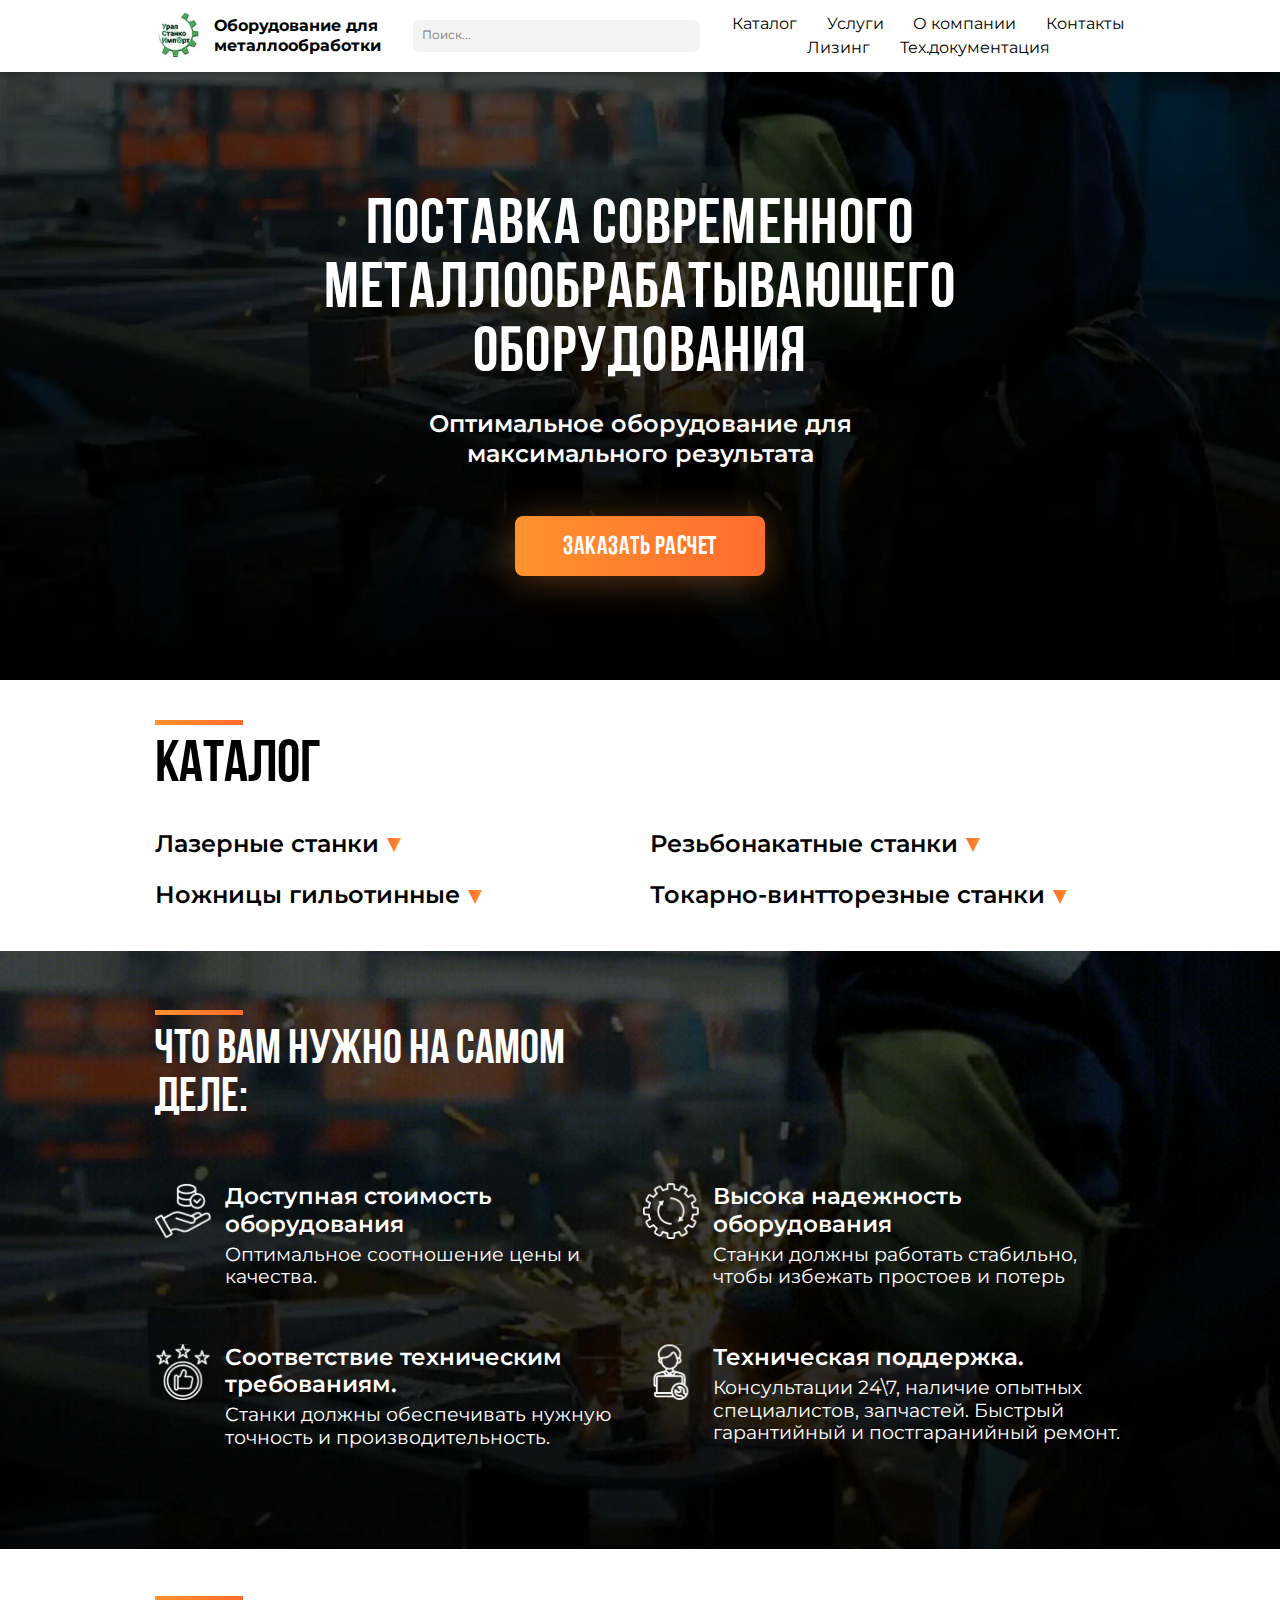
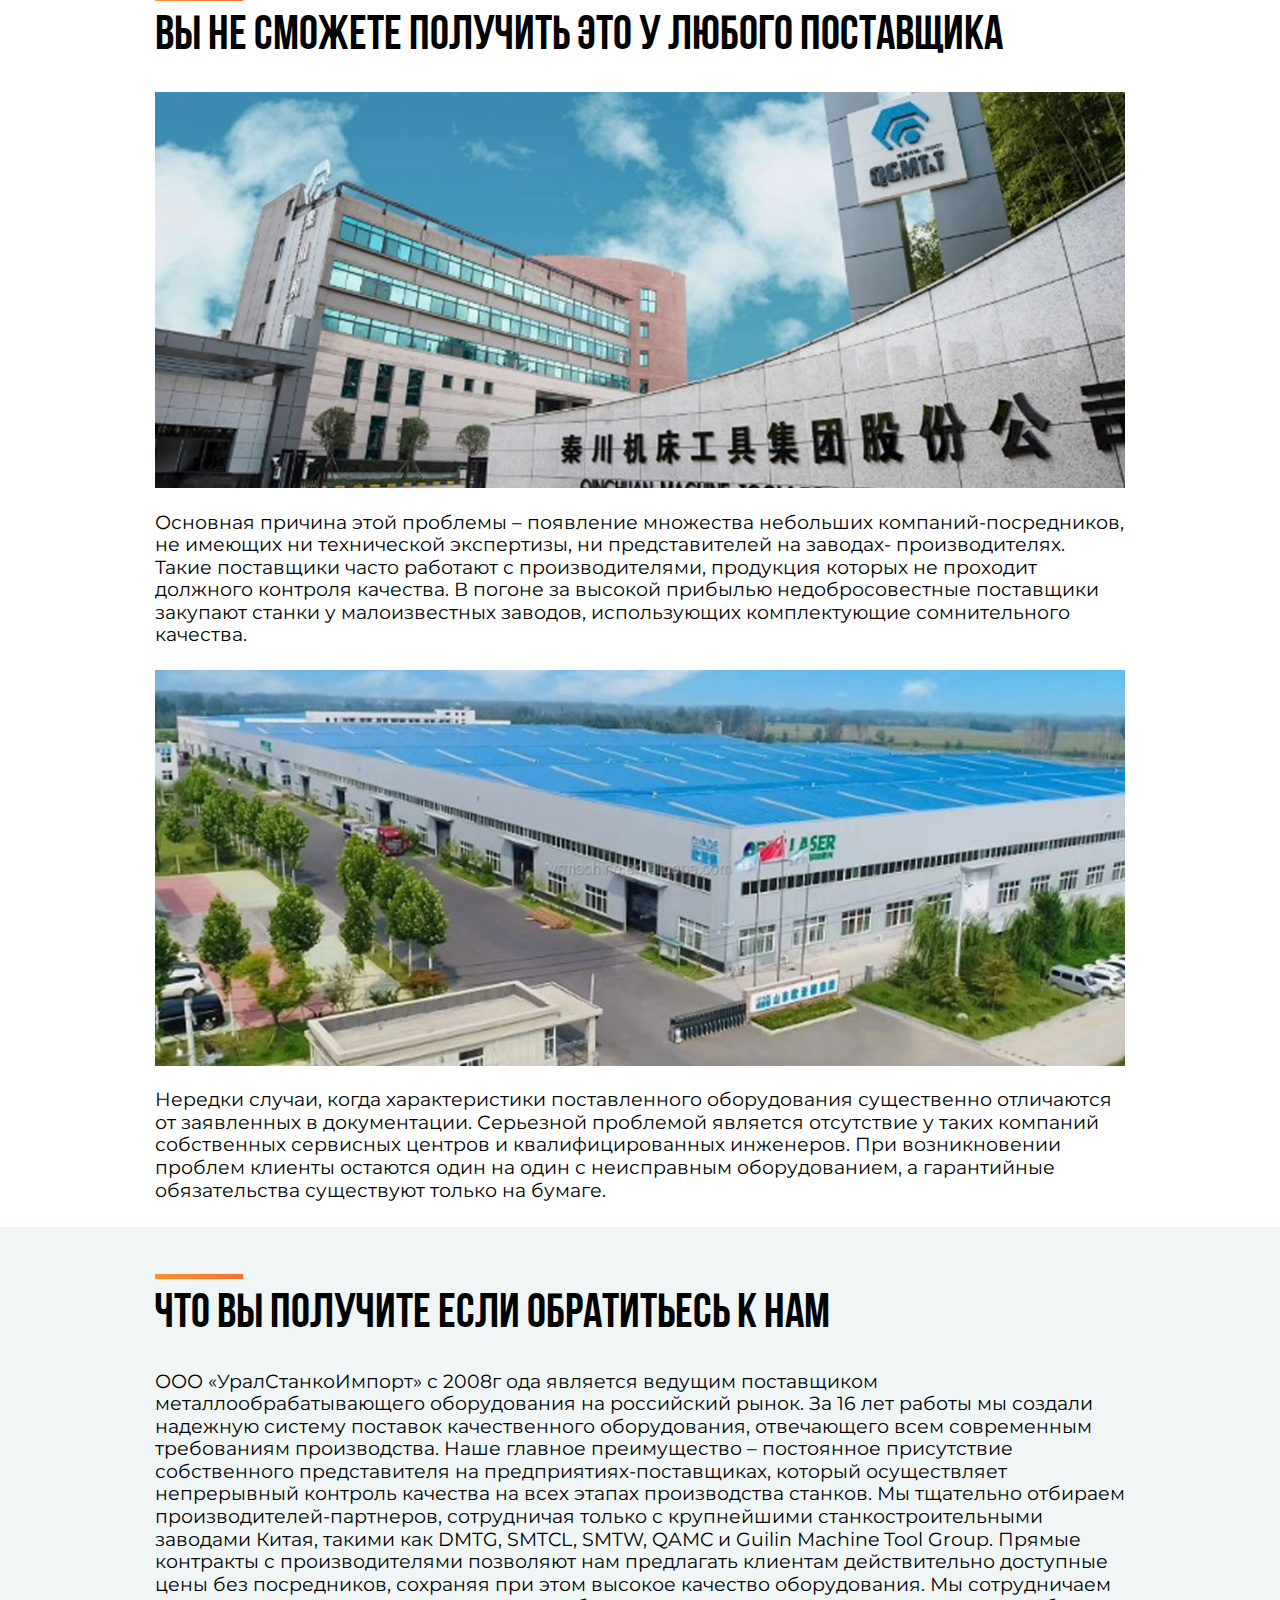
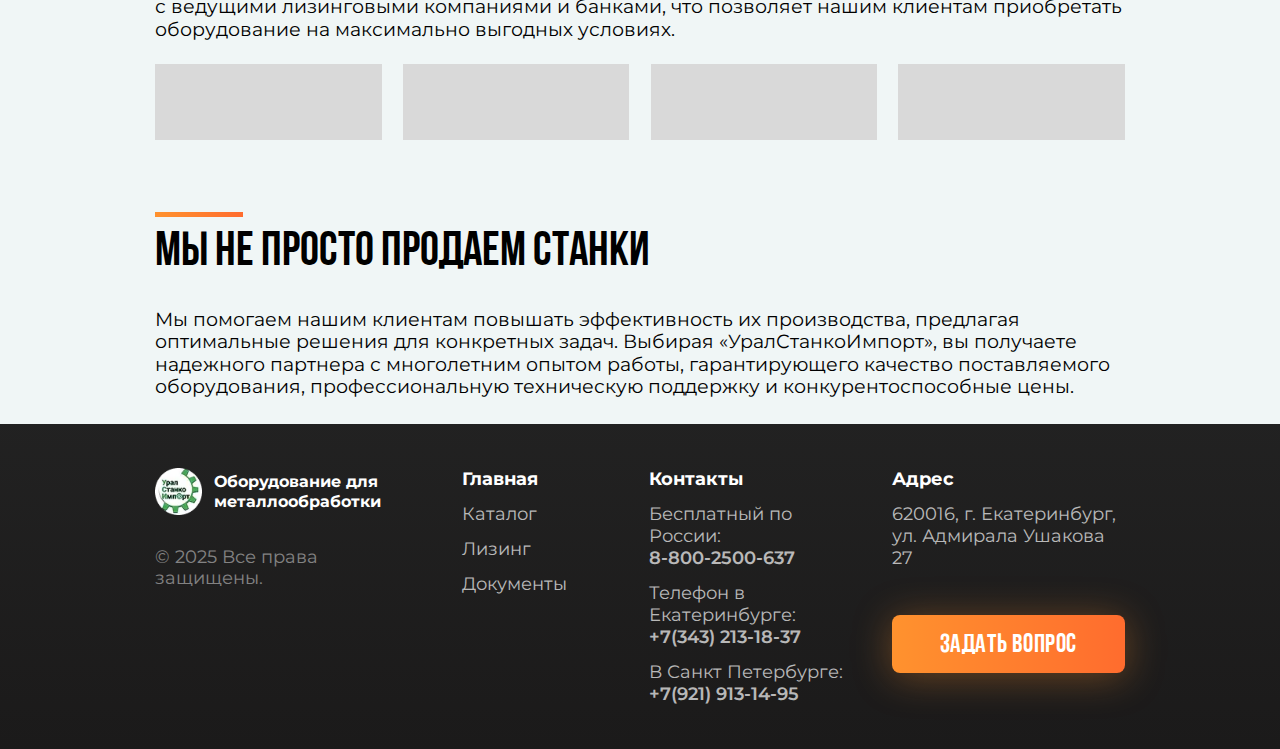
==== commit 0be18329: "Add files via upload" ====
--- a/index.html
+++ b/index.html
@@ -5,8 +5,9 @@
 	<title>Главная</title>
 	<meta charset="UTF-8" />
 	<meta name="format-detection" content="telephone=no" />
-	<link rel="stylesheet" href="css/style.css?_v=20250308043005" />
+	<link rel="stylesheet" href="css/style.css?_v=20250308050851" />
 	<!-- <meta name="robots" content="noindex, nofollow"> -->
+	<link rel="shortcut icon" href="favicon.ico" />
 	<meta name="viewport" content="width=device-width, initial-scale=1.0" />
 </head>
 
@@ -545,7 +546,7 @@
 		</div>
 	</div>
 
-	<script src="js/app.js?_v=20250308043005"></script>
+	<script src="js/app.js?_v=20250308050851"></script>
 
 </body>
 
--- a/css/style.css
+++ b/css/style.css
@@ -334,6 +334,18 @@
   }
 }
 
+summary::marker {
+  content: "";
+}
+
+summary {
+  list-style: none;
+}
+
+summary::-webkit-details-marker {
+  display: none;
+}
+
 .list {
   font-family: "Montserrat";
   font-weight: 600;
@@ -2558,6 +2570,10 @@
   font-weight: 400;
   line-height: 1.2;
   pointer-events: none;
+  top: 50%;
+  -webkit-transform: translate(0, -50%);
+      -ms-transform: translate(0, -50%);
+          transform: translate(0, -50%);
   color: rgba(0, 0, 0, 0.5);
 }
 
@@ -2575,20 +2591,6 @@
   }
 }
 
-@supports (top: clamp( 0.4375rem , 0.325rem  +  0.5625vw , 1rem )) {
-  .popup__input label {
-    top: clamp( 0.4375rem , 0.325rem  +  0.5625vw , 1rem );
-  }
-}
-
-@supports not (top: clamp( 0.4375rem , 0.325rem  +  0.5625vw , 1rem )) {
-  .popup__input label {
-    top: calc(
-			0.4375rem + 0.5625 * (100vw - 20rem) / 100
-		);
-  }
-}
-
 @supports (left: clamp( 0.5625rem , 0.3625rem  +  1vw , 1.5625rem )) {
   .popup__input label {
     left: clamp( 0.5625rem , 0.3625rem  +  1vw , 1.5625rem );
@@ -2599,6 +2601,26 @@
   .popup__input label {
     left: calc(
 			0.5625rem + 1 * (100vw - 20rem) / 100
+		);
+  }
+}
+
+.popup__input label:has(+ textarea) {
+  -webkit-transform: translate(0, 0);
+      -ms-transform: translate(0, 0);
+          transform: translate(0, 0);
+}
+
+@supports (top: clamp( 0.4375rem , 0.325rem  +  0.5625vw , 1rem )) {
+  .popup__input label:has(+ textarea) {
+    top: clamp( 0.4375rem , 0.325rem  +  0.5625vw , 1rem );
+  }
+}
+
+@supports not (top: clamp( 0.4375rem , 0.325rem  +  0.5625vw , 1rem )) {
+  .popup__input label:has(+ textarea) {
+    top: calc(
+			0.4375rem + 0.5625 * (100vw - 20rem) / 100
 		);
   }
 }
@@ -2908,18 +2930,22 @@
 @media (max-width: 1420px) {
   [class*=__container] {
     max-width: 900px;
+    padding-left: 0.9375rem;
+    padding-right: 0.9375rem;
   }
 }
 
 @media (max-width: 62em) {
   [class*=__container] {
     max-width: 46.875rem;
+    padding-left: 0.9375rem;
+    padding-right: 0.9375rem;
   }
 
   .header__menu {
-    -webkit-box-flex: 0;
-        -ms-flex: 0 0 auto;
-            flex: 0 0 auto;
+    -webkit-box-flex: 0 !important;
+        -ms-flex: 0 0 auto !important;
+            flex: 0 0 auto !important;
   }
 
   .header::before {
@@ -3127,8 +3153,8 @@
 @media (max-width: 48em) {
   [class*=__container] {
     max-width: none;
-    padding-left: 0.625rem;
-    padding-right: 0.625rem;
+    padding-left: 0.9375rem;
+    padding-right: 0.9375rem;
   }
 
   .list-white {
@@ -3229,9 +3255,11 @@
   }
 }
 
-@media (max-width: 97.5em) {
+@media (max-width: 98.125em) {
   [class*=__container] {
     max-width: 60.625rem;
+    padding-left: 0.9375rem;
+    padding-right: 0.9375rem;
   }
 
   .header__menu {
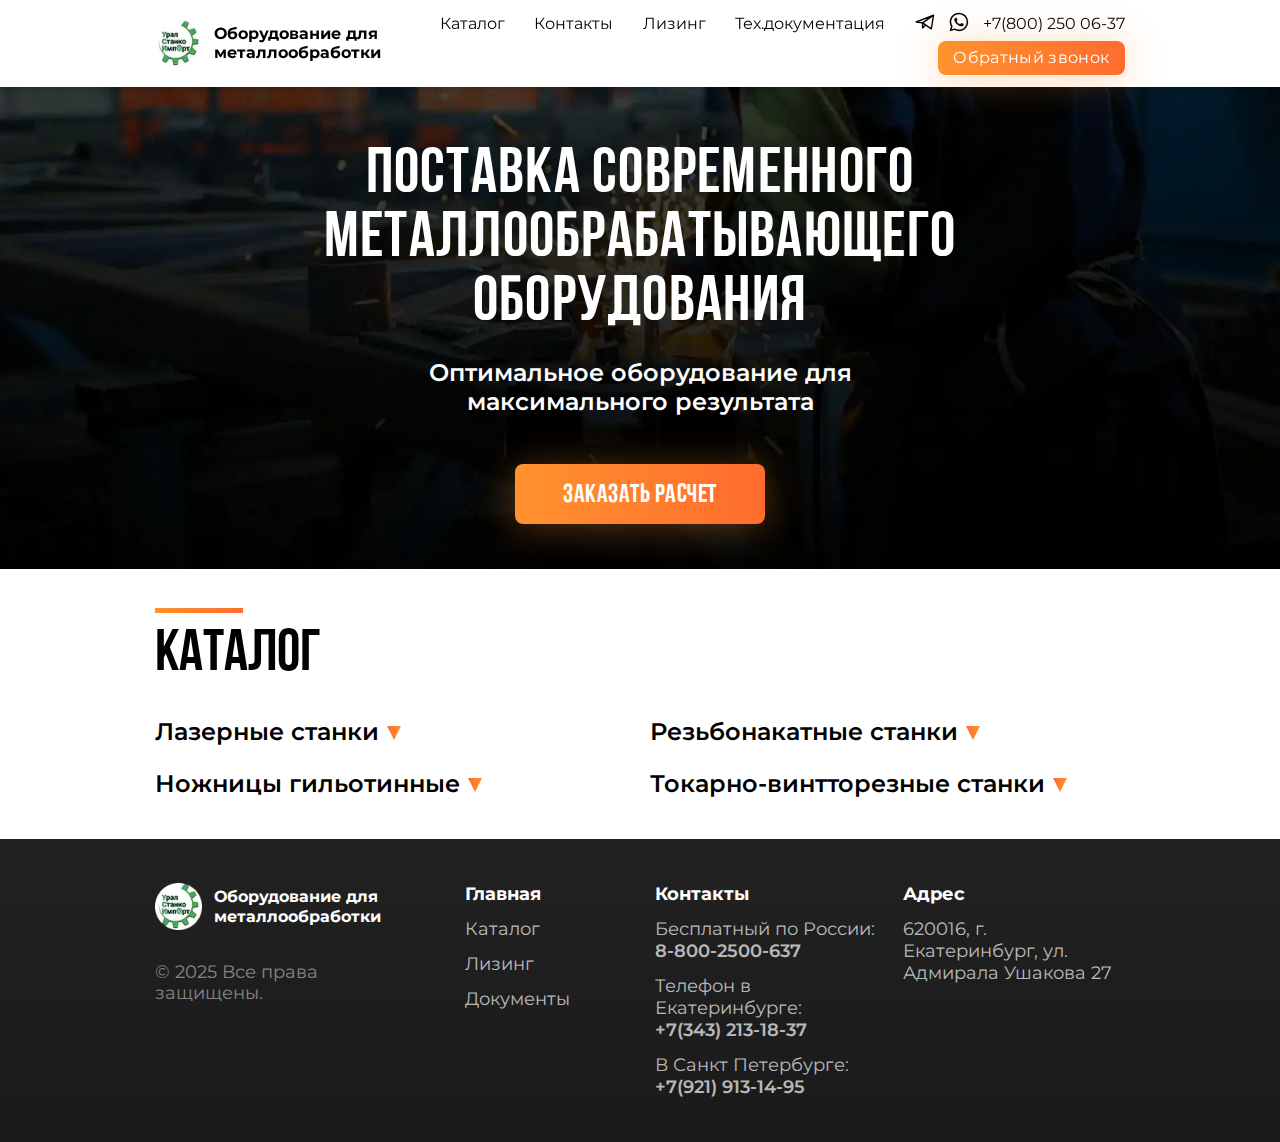
==== commit 763c9b4f: "Add files via upload" ====
--- a/index.html
+++ b/index.html
@@ -5,7 +5,7 @@
 	<title>Главная</title>
 	<meta charset="UTF-8" />
 	<meta name="format-detection" content="telephone=no" />
-	<link rel="stylesheet" href="css/style.css?_v=20250308050851" />
+	<link rel="stylesheet" href="css/style.css?_v=20250325080928" />
 	<!-- <meta name="robots" content="noindex, nofollow"> -->
 	<link rel="shortcut icon" href="favicon.ico" />
 	<meta name="viewport" content="width=device-width, initial-scale=1.0" />
@@ -23,21 +23,15 @@
 							металлообработки</span>
 					</a>
 				</div>
-				<div class="header__search search">
-					<input type="search" id="search" placeholder="Поиск..." name="#" />
-				</div>
+				<!-- <div class="header__search search">
+      <input type="search" id="search" placeholder="Поиск..." name="#" />
+    </div> -->
 				<div class="header__menu menu">
 					<button type="button" class="menu__icon icon-menu"></button>
 					<nav class="menu__body">
 						<ul class="menu__list">
 							<li class="menu__item">
 								<a href="#" class="menu__link">Каталог</a>
-							</li>
-							<li class="menu__item">
-								<a href="#" class="menu__link">Услуги</a>
-							</li>
-							<li class="menu__item">
-								<a href="#" class="menu__link">О компании</a>
 							</li>
 							<li class="menu__item">
 								<a href="#" class="menu__link">Контакты</a>
@@ -48,6 +42,32 @@
 							<li class="menu__item">
 								<a href="doc.html" class="menu__link">Тех.документация</a>
 							</li>
+
+							<li class="menu__links">
+								<div class="menu__item">
+									<a href="#" class="menu__link menu__link-icon">
+										<svg>
+											<use xlink:href="img/icons/icons.svg#tg"></use>
+										</svg>
+									</a>
+								</div>
+								<div class="menu__item">
+									<a href="#" class="menu__link menu__link-icon">
+										<svg>
+											<use xlink:href="img/icons/icons.svg#wa"></use>
+										</svg>
+									</a>
+								</div>
+								<div class="menu__item">
+									<a href="tel:+78002500637" class="menu__link">
+										+7(800) 250 06-37
+									</a>
+								</div>
+							</li>
+
+							<li class="menu__item">
+								<a href="#" class="menu__btn btn"> Обратный звонок </a>
+							</li>
 						</ul>
 					</nav>
 				</div>
@@ -66,7 +86,9 @@
 							Оптимальное оборудование для максимального результата
 						</div>
 						<div class="section-main__button">
-							<a href="#" data-popup="#popup-service" class="section-main__btn btn"> Заказать расчет </a>
+							<a href="#" data-popup="#popup-service" class="section-main__btn btn">
+								Заказать расчет
+							</a>
 						</div>
 					</div>
 				</div>
@@ -166,191 +188,294 @@
 					</div>
 				</div>
 			</section>
-			<section class="section-what">
-				<picture><source srcset="img/bg2.webp" type="image/webp"><img src="img/bg2.jpg" alt="" class="section-what__bg" /></picture>
-				<div class="section-what__container">
-					<div class="section-what__content">
-						<h2 class="section-what__title title title-white">
-							Что вам нужно на самом деле:
-						</h2>
-						<ul class="section-what__ul list-white">
-							<li>
-								<svg width="76" height="76" viewBox="0 0 76 76" fill="none" xmlns="http://www.w3.org/2000/svg" xmlns:xlink="http://www.w3.org/1999/xlink">
-									<rect width="75.4184" height="75.4184" fill="url(#pattern0_238_19)" />
-									<defs>
-										<pattern id="pattern0_238_19" patternContentUnits="objectBoundingBox" width="1" height="1">
-											<use xlink:href="#image0_238_19" transform="scale(0.00390625)" />
-										</pattern>
-										<image id="image0_238_19" width="256" height="256" preserveAspectRatio="none" xlink:href="[data-uri]" />
-									</defs>
-								</svg>
-								<div class="list-white__text">
-									<div class="list-white__title">
-										Доступная стоимость оборудования
-									</div>
-									<div class="list-white__subtitle">
-										Оптимальное соотношение цены и качества.
-									</div>
-								</div>
-							</li>
-							<li>
-								<svg width="76" height="76" viewBox="0 0 76 76" fill="none" xmlns="http://www.w3.org/2000/svg" xmlns:xlink="http://www.w3.org/1999/xlink">
-									<rect y="0.290771" width="75.4184" height="75.4184" fill="url(#pattern0_238_35)" />
-									<defs>
-										<pattern id="pattern0_238_35" patternContentUnits="objectBoundingBox" width="1" height="1">
-											<use xlink:href="#image0_238_35" transform="scale(0.00390625)" />
-										</pattern>
-										<image id="image0_238_35" width="256" height="256" preserveAspectRatio="none" xlink:href="[data-uri]" />
-									</defs>
-								</svg>
-
-								<div class="list-white__text">
-									<div class="list-white__title">
-										Высока надежность оборудования
-									</div>
-									<div class="list-white__subtitle">
-										Станки должны работать стабильно, чтобы избежать простоев
-										и потерь
-									</div>
-								</div>
-							</li>
-							<li>
-								<svg width="76" height="76" viewBox="0 0 76 76" fill="none" xmlns="http://www.w3.org/2000/svg" xmlns:xlink="http://www.w3.org/1999/xlink">
-									<rect y="0.290771" width="75.4184" height="75.4184" fill="url(#pattern0_238_44)" />
-									<defs>
-										<pattern id="pattern0_238_44" patternContentUnits="objectBoundingBox" width="1" height="1">
-											<use xlink:href="#image0_238_44" transform="scale(0.00390625)" />
-										</pattern>
-										<image id="image0_238_44" width="256" height="256" preserveAspectRatio="none" xlink:href="[data-uri]" />
-									</defs>
-								</svg>
-
-								<div class="list-white__text">
-									<div class="list-white__title">
-										Соответствие техническим требованиям.
-									</div>
-									<div class="list-white__subtitle">
-										Станки должны обеспечивать нужную точность и
-										производительность.
-									</div>
-								</div>
-							</li>
-							<li>
-								<svg width="76" height="76" viewBox="0 0 76 76" fill="none" xmlns="http://www.w3.org/2000/svg" xmlns:xlink="http://www.w3.org/1999/xlink">
-									<rect y="0.290771" width="75.4184" height="75.4184" fill="url(#pattern0_238_47)" />
-									<defs>
-										<pattern id="pattern0_238_47" patternContentUnits="objectBoundingBox" width="1" height="1">
-											<use xlink:href="#image0_238_47" transform="scale(0.00390625)" />
-										</pattern>
-										<image id="image0_238_47" width="256" height="256" preserveAspectRatio="none" xlink:href="[data-uri]" />
-									</defs>
-								</svg>
-
-								<div class="list-white__text">
-									<div class="list-white__title">Техническая поддержка.</div>
-									<div class="list-white__subtitle">
-										Консультации 24\7, наличие опытных специалистов,
-										запчастей. Быстрый гарантийный и постгаранийный ремонт.
-									</div>
-								</div>
-							</li>
-						</ul>
-					</div>
-				</div>
-			</section>
-			<section class="section-text">
-				<div class="section-text__container">
-					<div class="section-text__content">
-						<h2 class="section-text__title title">
-							Вы не сможете получить это у любого поставщика
-						</h2>
-						<div class="section-text__text">
-							<div class="section-text__img">
-								<picture><source srcset="img/text1.webp" type="image/webp"><img src="img/text1.jpg" alt="" /></picture>
-							</div>
-							<p class="section-text__p">
-								Основная причина этой проблемы – появление множества небольших
-								компаний-посредников, не имеющих ни технической экспертизы, ни
-								представителей на заводах- производителях. Такие поставщики
-								часто работают с производителями, продукция которых не
-								проходит должного контроля качества. В погоне за высокой
-								прибылью недобросовестные поставщики закупают станки у
-								малоизвестных заводов, использующих комплектующие
-								сомнительного качества.
-							</p>
-							<div class="section-text__img">
-								<picture><source srcset="img/text2.webp" type="image/webp"><img src="img/text2.jpg" alt="" /></picture>
-							</div>
-							<p class="section-text__p">
-								Нередки случаи, когда характеристики поставленного
-								оборудования существенно отличаются от заявленных в
-								документации. Серьезной проблемой является отсутствие у таких
-								компаний собственных сервисных центров и квалифицированных
-								инженеров. При возникновении проблем клиенты остаются один на
-								один с неисправным оборудованием, а гарантийные обязательства
-								существуют только на бумаге.
-							</p>
-						</div>
-					</div>
-				</div>
-			</section>
-			<section class="section-text section-text-gray">
-				<div class="section-text__container">
-					<div class="section-text__content">
-						<h2 class="section-text__title title">
-							Что вы получите если обратитьесь к нам
-						</h2>
-						<div class="section-text__text">
-							<p class="section-text__p">
-								ООО «УралСтанкоИмпорт» с 2008г ода является ведущим
-								поставщиком металлообрабатывающего оборудования на российский
-								рынок. За 16 лет работы мы создали надежную систему поставок
-								качественного оборудования, отвечающего всем современным
-								требованиям производства. Наше главное преимущество –
-								постоянное присутствие собственного представителя на
-								предприятиях-поставщиках, который осуществляет непрерывный
-								контроль качества на всех этапах производства станков. Мы
-								тщательно отбираем производителей-партнеров, сотрудничая
-								только с крупнейшими станкостроительными заводами Китая,
-								такими как DMTG, SMTCL, SMTW, QAMC и Guilin Machine Tool
-								Group. Прямые контракты с производителями позволяют нам
-								предлагать клиентам действительно доступные цены без
-								посредников, сохраняя при этом высокое качество оборудования.
-								Мы сотрудничаем с ведущими лизинговыми компаниями и банками,
-								что позволяет нашим клиентам приобретать оборудование на
-								максимально выгодных условиях.
-							</p>
-							<div class="section-text__items">
-								<div class="section-text__item">
-									<picture><source srcset="img/ex.webp" type="image/webp"><img src="img/ex.png" alt="" /></picture>
-								</div>
-								<div class="section-text__item">
-									<picture><source srcset="img/ex.webp" type="image/webp"><img src="img/ex.png" alt="" /></picture>
-								</div>
-								<div class="section-text__item">
-									<picture><source srcset="img/ex.webp" type="image/webp"><img src="img/ex.png" alt="" /></picture>
-								</div>
-								<div class="section-text__item">
-									<picture><source srcset="img/ex.webp" type="image/webp"><img src="img/ex.png" alt="" /></picture>
-								</div>
-							</div>
-						</div>
-					</div>
-				</div>
-			</section>
-			<section class="section-text section-text-gray">
-				<div class="section-text__container">
-					<div class="section-text__content">
-						<h2 class="section-text__title title">
-							Мы не просто продаем станки
-						</h2>
-						<div class="section-text__text">
-							<p class="section-text__p">
-								Мы помогаем нашим клиентам повышать эффективность их производства, предлагая оптимальные решения для конкретных задач. Выбирая «УралСтанкоИмпорт», вы получаете надежного партнера с многолетним опытом работы, гарантирующего качество поставляемого оборудования, профессиональную техническую поддержку и конкурентоспособные цены.
-							</p>
-						</div>
-					</div>
-			</section>
+			<!-- <section class="section-what">
+          <picture><source srcset="img/bg2.webp" type="image/webp"><img src="img/bg2.jpg" alt="" class="section-what__bg" /></picture>
+          <div class="section-what__container">
+            <div class="section-what__content">
+              <h2 class="section-what__title title title-white">
+                Что вам нужно на самом деле:
+              </h2>
+              <ul class="section-what__ul list-white">
+                <li>
+                  <svg
+                    width="76"
+                    height="76"
+                    viewBox="0 0 76 76"
+                    fill="none"
+                    xmlns="http://www.w3.org/2000/svg"
+                    xmlns:xlink="http://www.w3.org/1999/xlink"
+                  >
+                    <rect
+                      width="75.4184"
+                      height="75.4184"
+                      fill="url(#pattern0_238_19)"
+                    />
+                    <defs>
+                      <pattern
+                        id="pattern0_238_19"
+                        patternContentUnits="objectBoundingBox"
+                        width="1"
+                        height="1"
+                      >
+                        <use
+                          xlink:href="#image0_238_19"
+                          transform="scale(0.00390625)"
+                        />
+                      </pattern>
+                      <image
+                        id="image0_238_19"
+                        width="256"
+                        height="256"
+                        preserveAspectRatio="none"
+                        xlink:href="[data-uri]"
+                      />
+                    </defs>
+                  </svg>
+                  <div class="list-white__text">
+                    <div class="list-white__title">
+                      Доступная стоимость оборудования
+                    </div>
+                    <div class="list-white__subtitle">
+                      Оптимальное соотношение цены и качества.
+                    </div>
+                  </div>
+                </li>
+                <li>
+                  <svg
+                    width="76"
+                    height="76"
+                    viewBox="0 0 76 76"
+                    fill="none"
+                    xmlns="http://www.w3.org/2000/svg"
+                    xmlns:xlink="http://www.w3.org/1999/xlink"
+                  >
+                    <rect
+                      y="0.290771"
+                      width="75.4184"
+                      height="75.4184"
+                      fill="url(#pattern0_238_35)"
+                    />
+                    <defs>
+                      <pattern
+                        id="pattern0_238_35"
+                        patternContentUnits="objectBoundingBox"
+                        width="1"
+                        height="1"
+                      >
+                        <use
+                          xlink:href="#image0_238_35"
+                          transform="scale(0.00390625)"
+                        />
+                      </pattern>
+                      <image
+                        id="image0_238_35"
+                        width="256"
+                        height="256"
+                        preserveAspectRatio="none"
+                        xlink:href="[data-uri]"
+                      />
+                    </defs>
+                  </svg>
+
+                  <div class="list-white__text">
+                    <div class="list-white__title">
+                      Высока надежность оборудования
+                    </div>
+                    <div class="list-white__subtitle">
+                      Станки должны работать стабильно, чтобы избежать простоев
+                      и потерь
+                    </div>
+                  </div>
+                </li>
+                <li>
+                  <svg
+                    width="76"
+                    height="76"
+                    viewBox="0 0 76 76"
+                    fill="none"
+                    xmlns="http://www.w3.org/2000/svg"
+                    xmlns:xlink="http://www.w3.org/1999/xlink"
+                  >
+                    <rect
+                      y="0.290771"
+                      width="75.4184"
+                      height="75.4184"
+                      fill="url(#pattern0_238_44)"
+                    />
+                    <defs>
+                      <pattern
+                        id="pattern0_238_44"
+                        patternContentUnits="objectBoundingBox"
+                        width="1"
+                        height="1"
+                      >
+                        <use
+                          xlink:href="#image0_238_44"
+                          transform="scale(0.00390625)"
+                        />
+                      </pattern>
+                      <image
+                        id="image0_238_44"
+                        width="256"
+                        height="256"
+                        preserveAspectRatio="none"
+                        xlink:href="[data-uri]"
+                      />
+                    </defs>
+                  </svg>
+
+                  <div class="list-white__text">
+                    <div class="list-white__title">
+                      Соответствие техническим требованиям.
+                    </div>
+                    <div class="list-white__subtitle">
+                      Станки должны обеспечивать нужную точность и
+                      производительность.
+                    </div>
+                  </div>
+                </li>
+                <li>
+                  <svg
+                    width="76"
+                    height="76"
+                    viewBox="0 0 76 76"
+                    fill="none"
+                    xmlns="http://www.w3.org/2000/svg"
+                    xmlns:xlink="http://www.w3.org/1999/xlink"
+                  >
+                    <rect
+                      y="0.290771"
+                      width="75.4184"
+                      height="75.4184"
+                      fill="url(#pattern0_238_47)"
+                    />
+                    <defs>
+                      <pattern
+                        id="pattern0_238_47"
+                        patternContentUnits="objectBoundingBox"
+                        width="1"
+                        height="1"
+                      >
+                        <use
+                          xlink:href="#image0_238_47"
+                          transform="scale(0.00390625)"
+                        />
+                      </pattern>
+                      <image
+                        id="image0_238_47"
+                        width="256"
+                        height="256"
+                        preserveAspectRatio="none"
+                        xlink:href="[data-uri]"
+                      />
+                    </defs>
+                  </svg>
+
+                  <div class="list-white__text">
+                    <div class="list-white__title">Техническая поддержка.</div>
+                    <div class="list-white__subtitle">
+                      Консультации 24\7, наличие опытных специалистов,
+                      запчастей. Быстрый гарантийный и постгаранийный ремонт.
+                    </div>
+                  </div>
+                </li>
+              </ul>
+            </div>
+          </div>
+        </section>
+        <section class="section-text">
+          <div class="section-text__container">
+            <div class="section-text__content">
+              <h2 class="section-text__title title">
+                Вы не сможете получить это у любого поставщика
+              </h2>
+              <div class="section-text__text">
+                <div class="section-text__img">
+                  <picture><source srcset="img/text1.webp" type="image/webp"><img src="img/text1.jpg" alt="" /></picture>
+                </div>
+                <p class="section-text__p">
+                  Основная причина этой проблемы – появление множества небольших
+                  компаний-посредников, не имеющих ни технической экспертизы, ни
+                  представителей на заводах- производителях. Такие поставщики
+                  часто работают с производителями, продукция которых не
+                  проходит должного контроля качества. В погоне за высокой
+                  прибылью недобросовестные поставщики закупают станки у
+                  малоизвестных заводов, использующих комплектующие
+                  сомнительного качества.
+                </p>
+                <div class="section-text__img">
+                  <picture><source srcset="img/text2.webp" type="image/webp"><img src="img/text2.jpg" alt="" /></picture>
+                </div>
+                <p class="section-text__p">
+                  Нередки случаи, когда характеристики поставленного
+                  оборудования существенно отличаются от заявленных в
+                  документации. Серьезной проблемой является отсутствие у таких
+                  компаний собственных сервисных центров и квалифицированных
+                  инженеров. При возникновении проблем клиенты остаются один на
+                  один с неисправным оборудованием, а гарантийные обязательства
+                  существуют только на бумаге.
+                </p>
+              </div>
+            </div>
+          </div>
+        </section>
+        <section class="section-text section-text-gray">
+          <div class="section-text__container">
+            <div class="section-text__content">
+              <h2 class="section-text__title title">
+                Что вы получите если обратитьесь к нам
+              </h2>
+              <div class="section-text__text">
+                <p class="section-text__p">
+                  ООО «УралСтанкоИмпорт» с 2008г ода является ведущим
+                  поставщиком металлообрабатывающего оборудования на российский
+                  рынок. За 16 лет работы мы создали надежную систему поставок
+                  качественного оборудования, отвечающего всем современным
+                  требованиям производства. Наше главное преимущество –
+                  постоянное присутствие собственного представителя на
+                  предприятиях-поставщиках, который осуществляет непрерывный
+                  контроль качества на всех этапах производства станков. Мы
+                  тщательно отбираем производителей-партнеров, сотрудничая
+                  только с крупнейшими станкостроительными заводами Китая,
+                  такими как DMTG, SMTCL, SMTW, QAMC и Guilin Machine Tool
+                  Group. Прямые контракты с производителями позволяют нам
+                  предлагать клиентам действительно доступные цены без
+                  посредников, сохраняя при этом высокое качество оборудования.
+                  Мы сотрудничаем с ведущими лизинговыми компаниями и банками,
+                  что позволяет нашим клиентам приобретать оборудование на
+                  максимально выгодных условиях.
+                </p>
+                <div class="section-text__items">
+                  <div class="section-text__item">
+                    <picture><source srcset="img/ex.webp" type="image/webp"><img src="img/ex.png" alt="" /></picture>
+                  </div>
+                  <div class="section-text__item">
+                    <picture><source srcset="img/ex.webp" type="image/webp"><img src="img/ex.png" alt="" /></picture>
+                  </div>
+                  <div class="section-text__item">
+                    <picture><source srcset="img/ex.webp" type="image/webp"><img src="img/ex.png" alt="" /></picture>
+                  </div>
+                  <div class="section-text__item">
+                    <picture><source srcset="img/ex.webp" type="image/webp"><img src="img/ex.png" alt="" /></picture>
+                  </div>
+                </div>
+              </div>
+            </div>
+          </div>
+        </section>
+        <section class="section-text section-text-gray">
+          <div class="section-text__container">
+            <div class="section-text__content">
+              <h2 class="section-text__title title">
+                Мы не просто продаем станки
+              </h2>
+              <div class="section-text__text">
+                <p class="section-text__p">
+                  Мы помогаем нашим клиентам повышать эффективность их производства, предлагая оптимальные решения для конкретных задач. Выбирая «УралСтанкоИмпорт», вы получаете надежного партнера с многолетним опытом работы, гарантирующего качество поставляемого оборудования, профессиональную техническую поддержку и конкурентоспособные цены.
+                </p>
+            </div>
+          </div>
+        </section> -->
 		</main>
 		<footer class="footer">
 			<div class="footer__container">
@@ -398,13 +523,13 @@
 					<ul class="footer__list">
 						<li>Адрес</li>
 						<li>620016, г. Екатеринбург, ул. Адмирала Ушакова 27</li>
-						<li>
-							<div class="footer__button">
-								<a href="#" class="footer__btn btn" data-popup="#popup-question">
-									Задать вопрос
-								</a>
-							</div>
-						</li>
+						<!-- <li>
+          <div class="footer__button">
+            <a href="#" class="footer__btn btn" data-popup="#popup-question">
+              Задать вопрос
+            </a>
+          </div>
+        </li> -->
 					</ul>
 				</div>
 			</div>
@@ -500,7 +625,6 @@
 			</div>
 		</div>
 	</div>
-
 	<div id="service" aria-hidden="true" class="popup">
 		<div class="popup__wrapper">
 			<div class="popup__content">
@@ -546,7 +670,7 @@
 		</div>
 	</div>
 
-	<script src="js/app.js?_v=20250308050851"></script>
+	<script src="js/app.js?_v=20250325080928"></script>
 
 </body>
 
--- a/css/style.css
+++ b/css/style.css
@@ -514,12 +514,13 @@
 }
 
 .header {
-  position: relative;
+  position: fixed;
   width: 100%;
   top: 0;
   z-index: 50;
   -webkit-box-shadow: 0px 3px 3px 0px rgba(0, 0, 0, 0.1019607843);
           box-shadow: 0px 3px 3px 0px rgba(0, 0, 0, 0.1019607843);
+  background-color: #fff;
 }
 
 @supports (padding-top: clamp( 0.5rem , 0.4125rem  +  0.4375vw , 0.9375rem )) {
@@ -592,6 +593,12 @@
   z-index: 10;
 }
 
+.header__menu {
+  -webkit-box-flex: 1;
+      -ms-flex: 1 1 auto;
+          flex: 1 1 auto;
+}
+
 .logo {
   position: relative;
   top: 0;
@@ -686,6 +693,12 @@
   display: -webkit-box;
   display: -ms-flexbox;
   display: flex;
+  -webkit-box-align: center;
+      -ms-flex-align: center;
+          align-items: center;
+  -webkit-box-pack: end;
+      -ms-flex-pack: end;
+          justify-content: end;
 }
 
 @supports ((-moz-column-gap: clamp( 0.875rem , 0.55rem  +  1.625vw , 2.5rem )) or (column-gap: clamp( 0.875rem , 0.55rem  +  1.625vw , 2.5rem ))) {
@@ -726,6 +739,84 @@
 
 .menu__link:hover {
   border-bottom: 1px solid #000000;
+}
+
+.menu__link svg {
+  width: 20px;
+  height: 20px;
+}
+
+.menu__link-icon {
+  display: -webkit-inline-box;
+  display: -ms-inline-flexbox;
+  display: inline-flex;
+}
+
+.menu__link-icon:hover {
+  border-bottom: 0px solid transparent;
+}
+
+.menu__btn {
+  font-family: "Montserrat";
+  font-weight: 400;
+  font-size: 16px;
+  color: #ffffff;
+}
+
+@supports (padding-top: clamp( 0.4375rem , 0.4rem  +  0.1875vw , 0.625rem )) {
+  .menu__btn {
+    padding-top: clamp( 0.4375rem , 0.4rem  +  0.1875vw , 0.625rem );
+  }
+}
+
+@supports not (padding-top: clamp( 0.4375rem , 0.4rem  +  0.1875vw , 0.625rem )) {
+  .menu__btn {
+    padding-top: calc(
+			0.4375rem + 0.1875 * (100vw - 20rem) / 100
+		);
+  }
+}
+
+@supports (padding-bottom: clamp( 0.4375rem , 0.4rem  +  0.1875vw , 0.625rem )) {
+  .menu__btn {
+    padding-bottom: clamp( 0.4375rem , 0.4rem  +  0.1875vw , 0.625rem );
+  }
+}
+
+@supports not (padding-bottom: clamp( 0.4375rem , 0.4rem  +  0.1875vw , 0.625rem )) {
+  .menu__btn {
+    padding-bottom: calc(
+			0.4375rem + 0.1875 * (100vw - 20rem) / 100
+		);
+  }
+}
+
+@supports (padding-left: clamp( 0.875rem , 0.8375rem  +  0.1875vw , 1.0625rem )) {
+  .menu__btn {
+    padding-left: clamp( 0.875rem , 0.8375rem  +  0.1875vw , 1.0625rem );
+  }
+}
+
+@supports not (padding-left: clamp( 0.875rem , 0.8375rem  +  0.1875vw , 1.0625rem )) {
+  .menu__btn {
+    padding-left: calc(
+			0.875rem + 0.1875 * (100vw - 20rem) / 100
+		);
+  }
+}
+
+@supports (padding-right: clamp( 0.875rem , 0.8375rem  +  0.1875vw , 1.0625rem )) {
+  .menu__btn {
+    padding-right: clamp( 0.875rem , 0.8375rem  +  0.1875vw , 1.0625rem );
+  }
+}
+
+@supports not (padding-right: clamp( 0.875rem , 0.8375rem  +  0.1875vw , 1.0625rem )) {
+  .menu__btn {
+    padding-right: calc(
+			0.875rem + 0.1875 * (100vw - 20rem) / 100
+		);
+  }
 }
 
 .links {
@@ -867,6 +958,16 @@
   }
 }
 
+.menu__links {
+  display: -webkit-box;
+  display: -ms-flexbox;
+  display: flex;
+  -webkit-box-align: center;
+      -ms-flex-align: center;
+          align-items: center;
+  gap: 14px;
+}
+
 .section-main {
   position: relative;
 }
@@ -882,30 +983,30 @@
      object-fit: cover;
 }
 
-@supports (padding-top: clamp( 1.875rem , 0.05rem  +  9.125vw , 11rem )) {
+@supports (padding-top: clamp( 1.875rem , 1.125rem  +  3.75vw , 5.625rem )) {
   .section-main__container {
-    padding-top: clamp( 1.875rem , 0.05rem  +  9.125vw , 11rem );
-  }
-}
-
-@supports not (padding-top: clamp( 1.875rem , 0.05rem  +  9.125vw , 11rem )) {
+    padding-top: clamp( 1.875rem , 1.125rem  +  3.75vw , 5.625rem );
+  }
+}
+
+@supports not (padding-top: clamp( 1.875rem , 1.125rem  +  3.75vw , 5.625rem )) {
   .section-main__container {
     padding-top: calc(
-			1.875rem + 9.125 * (100vw - 20rem) / 100
-		);
-  }
-}
-
-@supports (padding-bottom: clamp( 1.375rem , -0.35rem  +  8.625vw , 10rem )) {
+			1.875rem + 3.75 * (100vw - 20rem) / 100
+		);
+  }
+}
+
+@supports (padding-bottom: clamp( 1.375rem , 0.9rem  +  2.375vw , 3.75rem )) {
   .section-main__container {
-    padding-bottom: clamp( 1.375rem , -0.35rem  +  8.625vw , 10rem );
-  }
-}
-
-@supports not (padding-bottom: clamp( 1.375rem , -0.35rem  +  8.625vw , 10rem )) {
+    padding-bottom: clamp( 1.375rem , 0.9rem  +  2.375vw , 3.75rem );
+  }
+}
+
+@supports not (padding-bottom: clamp( 1.375rem , 0.9rem  +  2.375vw , 3.75rem )) {
   .section-main__container {
     padding-bottom: calc(
-			1.375rem + 8.625 * (100vw - 20rem) / 100
+			1.375rem + 2.375 * (100vw - 20rem) / 100
 		);
   }
 }
@@ -930,7 +1031,7 @@
   font-size: 96px;
   line-height: 1;
   letter-spacing: 0.02em;
-  color: #FFFFFF;
+  color: #ffffff;
 }
 
 @supports (font-size: clamp( 1rem , 0.0000000625rem  +  5vw , 6rem )) {
@@ -965,7 +1066,7 @@
   font-family: "Montserrat";
   font-weight: 600;
   line-height: 1.2;
-  color: #FFFFFF;
+  color: #ffffff;
 }
 
 @supports (font-size: clamp( 0.8125rem , 0.575rem  +  1.1875vw , 2rem )) {
@@ -1286,6 +1387,69 @@
 
 .section-text-gray {
   background: #f0f6f6;
+}
+
+.section-text-card .section-text__container {
+  padding-top: 0;
+}
+
+@supports (padding-bottom: clamp( 1.25rem , 1.075rem  +  0.875vw , 2.125rem )) {
+  .section-text-card .section-text__container {
+    padding-bottom: clamp( 1.25rem , 1.075rem  +  0.875vw , 2.125rem );
+  }
+}
+
+@supports not (padding-bottom: clamp( 1.25rem , 1.075rem  +  0.875vw , 2.125rem )) {
+  .section-text-card .section-text__container {
+    padding-bottom: calc(
+			1.25rem + 0.875 * (100vw - 20rem) / 100
+		);
+  }
+}
+
+.section-text__ul {
+  font-weight: 400;
+  font-size: 24px;
+  line-height: 1.4;
+  color: #000000;
+}
+
+@supports (font-size: clamp( 1rem , 0.9rem  +  0.5vw , 1.5rem )) {
+  .section-text__ul {
+    font-size: clamp( 1rem , 0.9rem  +  0.5vw , 1.5rem );
+  }
+}
+
+@supports not (font-size: clamp( 1rem , 0.9rem  +  0.5vw , 1.5rem )) {
+  .section-text__ul {
+    font-size: calc(
+			1rem + 0.5 * (100vw - 20rem) / 100
+		);
+  }
+}
+
+.section-text__ul li::before {
+  content: "•";
+  /* Юникодный символ круга */
+  color: black;
+  /* Цвет */
+  display: inline-block;
+  width: 12px;
+  /* Отступ слева */
+}
+
+@supports (font-size: clamp( 1rem , 0.9rem  +  0.5vw , 1.5rem )) {
+  .section-text__ul li::before {
+    font-size: clamp( 1rem , 0.9rem  +  0.5vw , 1.5rem );
+  }
+}
+
+@supports not (font-size: clamp( 1rem , 0.9rem  +  0.5vw , 1.5rem )) {
+  .section-text__ul li::before {
+    font-size: calc(
+			1rem + 0.5 * (100vw - 20rem) / 100
+		);
+  }
 }
 
 @supports (padding-top: clamp( 1.25rem , 0.6875rem  +  2.8125vw , 4.0625rem )) {
@@ -1447,6 +1611,89 @@
   position: absolute;
   top: 0;
   left: 0;
+  width: 100%;
+  height: 100%;
+  -o-object-fit: cover;
+     object-fit: cover;
+}
+
+@supports (padding-top: clamp( 1.25rem , 1rem  +  1.25vw , 2.5rem )) {
+  .section-gallery {
+    padding-top: clamp( 1.25rem , 1rem  +  1.25vw , 2.5rem );
+  }
+}
+
+@supports not (padding-top: clamp( 1.25rem , 1rem  +  1.25vw , 2.5rem )) {
+  .section-gallery {
+    padding-top: calc(
+			1.25rem + 1.25 * (100vw - 20rem) / 100
+		);
+  }
+}
+
+@supports (padding-bottom: clamp( 2.5rem , 2.25rem  +  1.25vw , 3.75rem )) {
+  .section-gallery {
+    padding-bottom: clamp( 2.5rem , 2.25rem  +  1.25vw , 3.75rem );
+  }
+}
+
+@supports not (padding-bottom: clamp( 2.5rem , 2.25rem  +  1.25vw , 3.75rem )) {
+  .section-gallery {
+    padding-bottom: calc(
+			2.5rem + 1.25 * (100vw - 20rem) / 100
+		);
+  }
+}
+
+.section-gallery__gallery {
+  display: -ms-grid;
+  display: grid;
+  width: 100%;
+  -ms-grid-columns: (1fr)[3];
+  grid-template-columns: repeat(3, 1fr);
+  gap: 17px 21px;
+}
+
+@supports (margin-top: clamp( 0.875rem , 0.75rem  +  0.625vw , 1.5rem )) {
+  .section-gallery__gallery {
+    margin-top: clamp( 0.875rem , 0.75rem  +  0.625vw , 1.5rem );
+  }
+}
+
+@supports not (margin-top: clamp( 0.875rem , 0.75rem  +  0.625vw , 1.5rem )) {
+  .section-gallery__gallery {
+    margin-top: calc(
+			0.875rem + 0.625 * (100vw - 20rem) / 100
+		);
+  }
+}
+
+.section-gallery__item {
+  display: -webkit-inline-box;
+  display: -ms-inline-flexbox;
+  display: inline-flex;
+  position: relative;
+  width: 100%;
+}
+
+@supports (height: clamp( 7.5rem , 3.775rem  +  18.625vw , 26.125rem )) {
+  .section-gallery__item {
+    height: clamp( 7.5rem , 3.775rem  +  18.625vw , 26.125rem );
+  }
+}
+
+@supports not (height: clamp( 7.5rem , 3.775rem  +  18.625vw , 26.125rem )) {
+  .section-gallery__item {
+    height: calc(
+			7.5rem + 18.625 * (100vw - 20rem) / 100
+		);
+  }
+}
+
+.section-gallery__item img,
+.section-gallery__item video,
+.section-gallery__item iframe {
+  position: absolute;
   width: 100%;
   height: 100%;
   -o-object-fit: cover;
@@ -2892,16 +3139,30 @@
      object-fit: contain;
 }
 
-@supports (margin-top: clamp( 1.25rem , 1.125rem  +  0.625vw , 1.875rem )) {
+@supports (margin-top: clamp( 2.75rem , 2.175rem  +  2.875vw , 5.625rem )) {
+  .main {
+    margin-top: clamp( 2.75rem , 2.175rem  +  2.875vw , 5.625rem );
+  }
+}
+
+@supports not (margin-top: clamp( 2.75rem , 2.175rem  +  2.875vw , 5.625rem )) {
+  .main {
+    margin-top: calc(
+			2.75rem + 2.875 * (100vw - 20rem) / 100
+		);
+  }
+}
+
+@supports (margin-top: clamp( 2.75rem , 2.175rem  +  2.875vw , 5.625rem )) {
   .main__title {
-    margin-top: clamp( 1.25rem , 1.125rem  +  0.625vw , 1.875rem );
-  }
-}
-
-@supports not (margin-top: clamp( 1.25rem , 1.125rem  +  0.625vw , 1.875rem )) {
+    margin-top: clamp( 2.75rem , 2.175rem  +  2.875vw , 5.625rem );
+  }
+}
+
+@supports not (margin-top: clamp( 2.75rem , 2.175rem  +  2.875vw , 5.625rem )) {
   .main__title {
     margin-top: calc(
-			1.25rem + 0.625 * (100vw - 20rem) / 100
+			2.75rem + 2.875 * (100vw - 20rem) / 100
 		);
   }
 }
@@ -3016,7 +3277,7 @@
     position: relative;
     cursor: pointer;
     z-index: 5;
-    background: url("../img/icons/icons-mono.svg#burger") no-repeat;
+    background: url("../img/icons/icons.svg#burger") no-repeat;
     -webkit-transition: all 0.3s ease 0s;
     -o-transition: all 0.3s ease 0s;
     transition: all 0.3s ease 0s;
@@ -3144,6 +3405,30 @@
     }
 }
 
+  .menu__links {
+    -webkit-box-orient: vertical;
+    -webkit-box-direction: reverse;
+        -ms-flex-direction: column-reverse;
+            flex-direction: column-reverse;
+    -webkit-box-align: start;
+        -ms-flex-align: start;
+            align-items: start;
+  }
+
+@supports (gap: clamp( 0.375rem , 0.2rem  +  0.875vw , 1.25rem )) {
+    .menu__links {
+      gap: clamp( 0.375rem , 0.2rem  +  0.875vw , 1.25rem );
+    }
+}
+
+@supports not (gap: clamp( 0.375rem , 0.2rem  +  0.875vw , 1.25rem )) {
+    .menu__links {
+      gap: calc(
+			0.375rem + 0.875 * (100vw - 20rem) / 100
+		);
+    }
+}
+
   .section-catalog {
     -ms-grid-columns: (1fr)[1];
     grid-template-columns: repeat(1, 1fr);
@@ -3201,6 +3486,11 @@
             box-shadow: 0px 3px 7.8px rgba(255, 146, 46, 0.35);
   }
 
+  .section-gallery__gallery {
+    -ms-grid-columns: (1fr)[2];
+    grid-template-columns: repeat(2, 1fr);
+  }
+
   .section-card__chars {
     display: none;
   }
@@ -3234,10 +3524,6 @@
 }
 
 @media (max-width: 20em) {
-  .logo {
-    gap: inherit;
-  }
-
   .search input {
     padding-top: inherit;
   }
@@ -3269,11 +3555,11 @@
   }
 
   .menu__list {
-    -webkit-box-pack: center;
-        -ms-flex-pack: center;
-            justify-content: center;
+    -webkit-box-pack: end;
+        -ms-flex-pack: end;
+            justify-content: end;
     -ms-flex-wrap: wrap;
         flex-wrap: wrap;
-    row-gap: 4px;
+    row-gap: 6px;
   }
 }